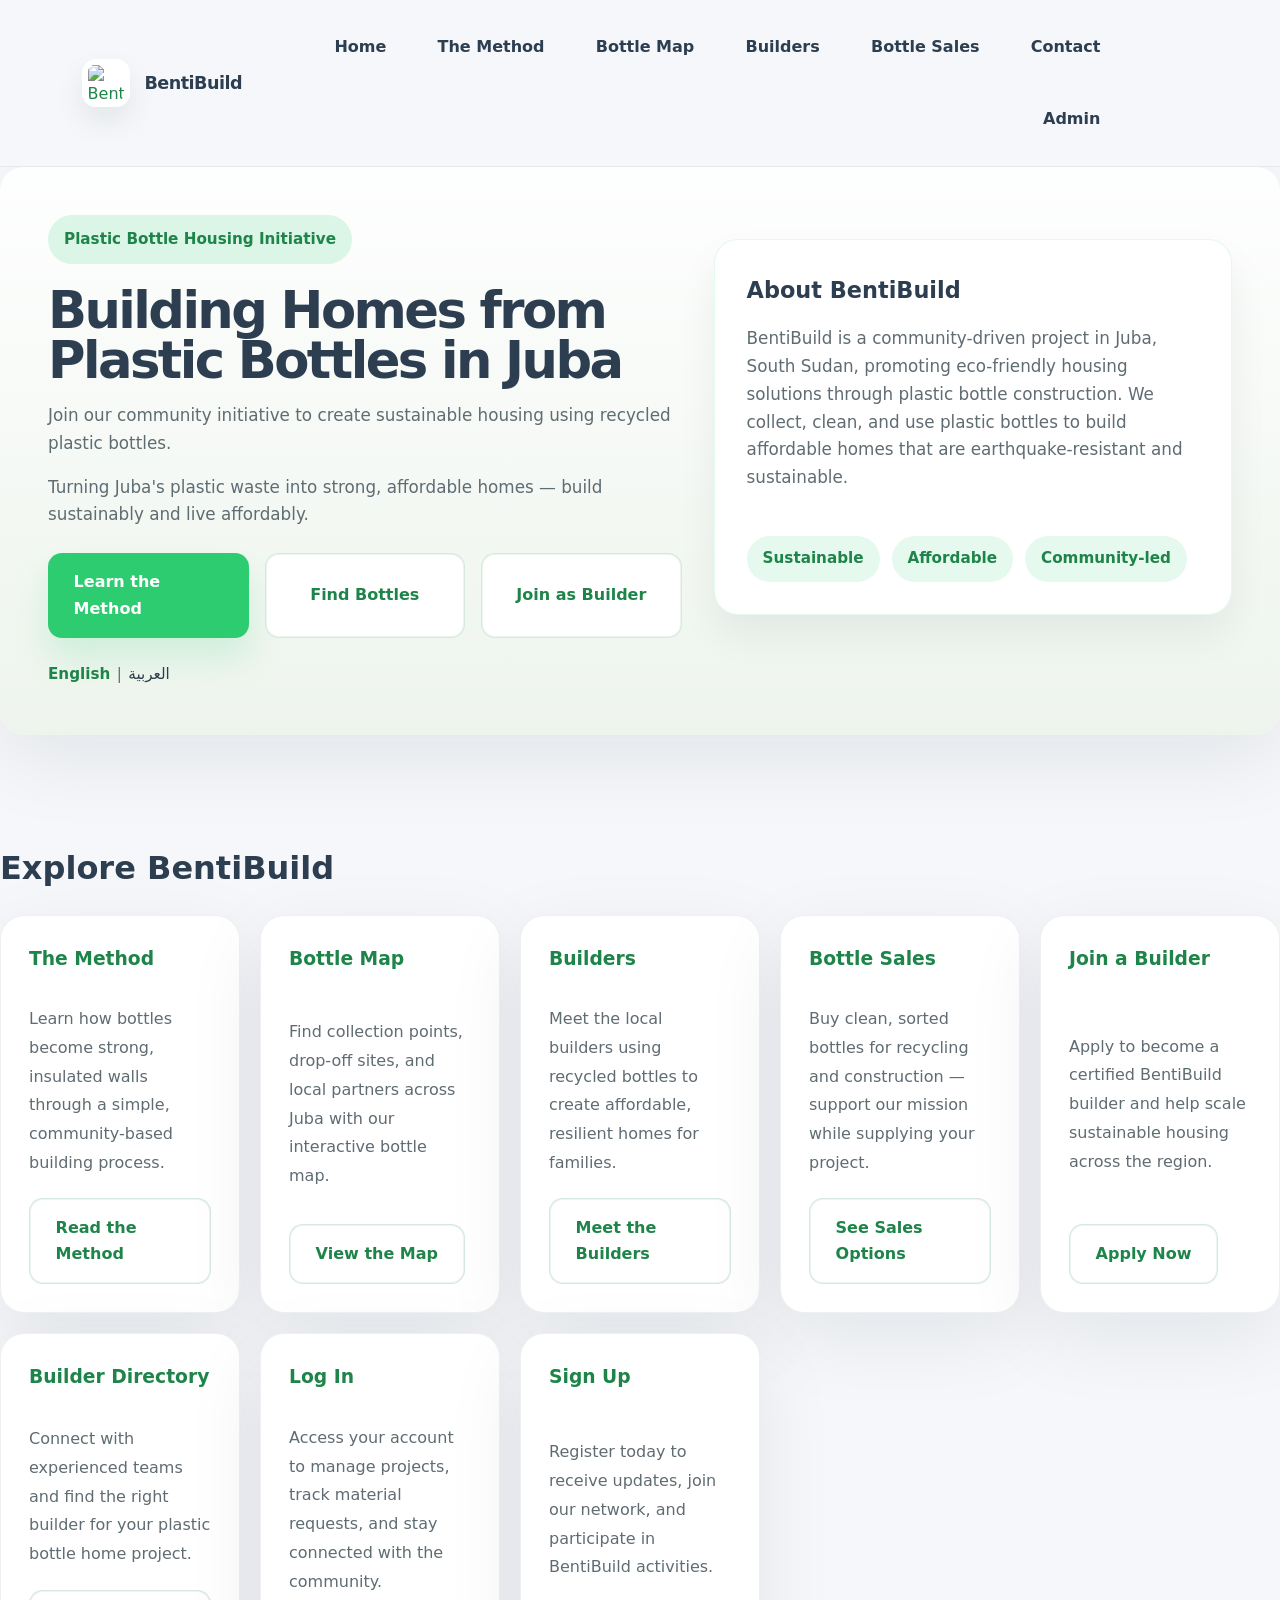
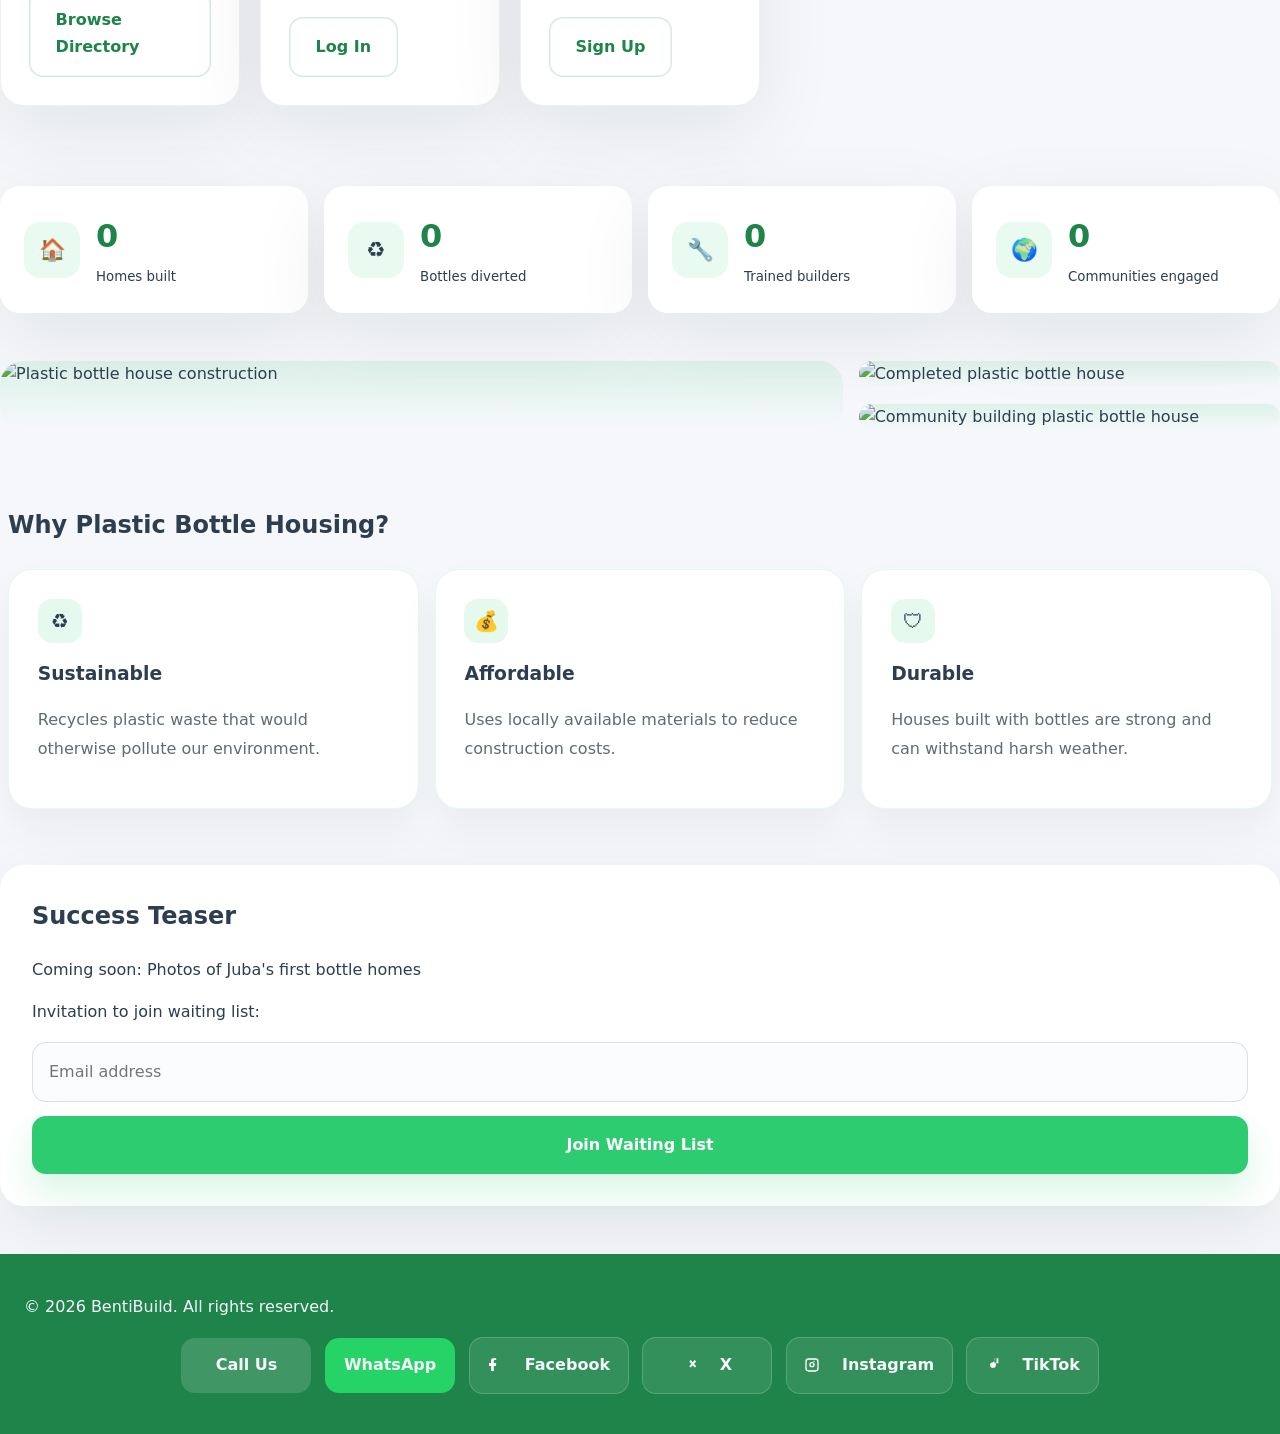
==== index.html @ f2159477 "Add files via upload" ====
﻿<!DOCTYPE html>
<html lang="en">
<head>
    <meta charset="UTF-8">
    <meta name="viewport" content="width=device-width, initial-scale=1.0">
    <meta name="pwa-theme-color" content="#2ecc71">
    <meta name="description" content="Building sustainable homes from plastic bottles in Juba, South Sudan">
    <meta name="theme-color" content="#2ecc71">
    <meta name="apple-mobile-web-app-capable" content="yes">
    <meta name="apple-mobile-web-app-status-bar-style" content="black-translucent">
    <title>BentiBuild - Plastic Bottle Housing Initiative</title>
    <link rel="stylesheet" href="style.css">
    <link rel="manifest" href="manifest.json">
    <link rel="icon" type="image/png" sizes="192x192" href="images/BentiBuild logo.png">
</head>
<body>
    <header class="site-header">
    <div class="header-inner">
        <a href="index.html" class="brand">
            <img src="images/BentiBuild logo.png" alt="BentiBuild Logo" class="logo-image">
            <div class="brand-copy">
                <span class="brand-name">BentiBuild</span>
            </div>
        </a>
        <button class="nav-toggle" aria-expanded="false" aria-controls="primary-navigation">
            <span class="sr-only">Open navigation menu</span>
            <span></span>
            <span></span>
            <span></span>
        </button>
        <nav id="primary-navigation" class="primary-nav" aria-label="Primary navigation">
            <ul class="nav-links">
                <li><a href="index.html">Home</a></li>
                <li><a href="method.html">The Method</a></li>
                <li><a href="map.html">Bottle Map</a></li>
                <li><a href="builders.html">Builders</a></li>
                <li><a href="sales.html">Bottle Sales</a></li>
                <li><a href="contact.html">Contact</a></li>
                <li><a href="admin.html">Admin</a></li>
            </ul>
        </nav>
    </div>
</header>
    <main>
                        <section class="hero">
            <div class="hero-panel">
                <div class="hero-copy">
                    <div class="hero-kicker">Plastic Bottle Housing Initiative</div>
                    <h1>Building Homes from Plastic Bottles in Juba</h1>
                    <p>Join our community initiative to create sustainable housing using recycled plastic bottles.</p>
                    <p class="hero-subtitle">Turning Juba's plastic waste into strong, affordable homes — build sustainably and live affordably.</p>
                    <div class="hero-actions">
                        <a href="method.html" class="cta-button">Learn the Method</a>
                        <a href="map.html" class="cta-button secondary">Find Bottles</a>
                        <a href="join-builder.html" class="cta-button secondary">Join as Builder</a>
                    </div>
                </div>
                <aside class="hero-card">
                    <h2>About BentiBuild</h2>
                    <p>BentiBuild is a community-driven project in Juba, South Sudan, promoting eco-friendly housing solutions through plastic bottle construction. We collect, clean, and use plastic bottles to build affordable homes that are earthquake-resistant and sustainable.</p>
                    <div class="hero-meta">
                        <span class="hero-label">Sustainable</span>
                        <span class="hero-label">Affordable</span>
                        <span class="hero-label">Community-led</span>
                    </div>
                </aside>
            </div>
            <div class="language-toggle">
                <span class="active">English</span> | <a href="#">العربية</a>
            </div>
        </section>
        <section class="homepage-overview">
            <h2>Explore BentiBuild</h2>
            <div class="overview-grid">
                <article class="overview-card">
                    <h3>The Method</h3>
                    <p>Learn how bottles become strong, insulated walls through a simple, community-based building process.</p>
                    <a href="method.html" class="cta-button secondary">Read the Method</a>
                </article>
                <article class="overview-card">
                    <h3>Bottle Map</h3>
                    <p>Find collection points, drop-off sites, and local partners across Juba with our interactive bottle map.</p>
                    <a href="map.html" class="cta-button secondary">View the Map</a>
                </article>
                <article class="overview-card">
                    <h3>Builders</h3>
                    <p>Meet the local builders using recycled bottles to create affordable, resilient homes for families.</p>
                    <a href="builders.html" class="cta-button secondary">Meet the Builders</a>
                </article>
                <article class="overview-card">
                    <h3>Bottle Sales</h3>
                    <p>Buy clean, sorted bottles for recycling and construction — support our mission while supplying your project.</p>
                    <a href="sales.html" class="cta-button secondary">See Sales Options</a>
                </article>
                <article class="overview-card">
                    <h3>Join a Builder</h3>
                    <p>Apply to become a certified BentiBuild builder and help scale sustainable housing across the region.</p>
                    <a href="join-builder.html" class="cta-button secondary">Apply Now</a>
                </article>
                <article class="overview-card">
                    <h3>Builder Directory</h3>
                    <p>Connect with experienced teams and find the right builder for your plastic bottle home project.</p>
                    <a href="directory.html" class="cta-button secondary">Browse Directory</a>
                </article>
                <article class="overview-card">
                    <h3>Log In</h3>
                    <p>Access your account to manage projects, track material requests, and stay connected with the community.</p>
                    <a href="login.html" class="cta-button secondary">Log In</a>
                </article>
                <article class="overview-card">
                    <h3>Sign Up</h3>
                    <p>Register today to receive updates, join our network, and participate in BentiBuild activities.</p>
                    <a href="signup.html" class="cta-button secondary">Sign Up</a>
                </article>
            </div>
        </section>
        <section class="stats-grid">
            <div class="stat-item">
                <div class="stat-icon">&#x1F3E0;</div>
                <div>
                    <strong class="stat-number">0</strong>
                    <small>Homes built</small>
                </div>
            </div>
            <div class="stat-item">
                <div class="stat-icon">&#x267B;</div>
                <div>
                    <strong class="stat-number">0</strong>
                    <small>Bottles diverted</small>
                </div>
            </div>
            <div class="stat-item">
                <div class="stat-icon">&#x1F527;</div>
                <div>
                    <strong class="stat-number">0</strong>
                    <small>Trained builders</small>
                </div>
            </div>
            <div class="stat-item">
                <div class="stat-icon">&#x1F30D;</div>
                <div>
                    <strong class="stat-number">0</strong>
                    <small>Communities engaged</small>
                </div>
            </div>
        </section>
        <section class="gallery-grid">
            <div class="gallery-card">
                <img src="images/plastic botle house.webp" alt="Plastic bottle house construction">
            </div>
            <div class="gallery-card">
                <img src="images/plastic botle house2.webp" alt="Completed plastic bottle house">
            </div>
            <div class="gallery-card">
                <img src="images/plastic botle house3.jpeg" alt="Community building plastic bottle house">
            </div>
        </section>
                <section class="features">
            <h2>Why Plastic Bottle Housing?</h2>
            <div class="feature-grid">
                <div class="feature">
                    <span class="feature-icon">&#x267B;</span>
                    <h3>Sustainable</h3>
                    <p>Recycles plastic waste that would otherwise pollute our environment.</p>
                </div>
                <div class="feature">
                    <span class="feature-icon">&#x1F4B0;</span>
                    <h3>Affordable</h3>
                    <p>Uses locally available materials to reduce construction costs.</p>
                </div>
                <div class="feature">
                    <span class="feature-icon">&#x1F6E1;</span>
                    <h3>Durable</h3>
                    <p>Houses built with bottles are strong and can withstand harsh weather.</p>
                </div>
            </div>
        </section>
        <section class="success-teaser">
            <h2>Success Teaser</h2>
            <p>Coming soon: Photos of Juba's first bottle homes</p>
            <p>Invitation to join waiting list:</p>
            <form class="waitlist-form" id="waitlistForm">
                <input type="email" name="waitlistEmail" placeholder="Email address" required>
                <button type="submit" class="cta-button">Join Waiting List</button>
            </form>
        </section>
    </main>
    <footer>
        <p>&copy; 2026 BentiBuild. All rights reserved.</p>
        <div class="contact-links">
            <a href="tel:+211924313974" class="contact-button">Call Us</a>
            <a href="https://wa.me/211924313974" class="contact-button whatsapp">WhatsApp</a>
            <a href="https://www.facebook.com/yaiagany" class="contact-button social facebook" target="_blank" rel="noopener">Facebook</a>
            <a href="https://x.com/yucci211" class="contact-button social x" target="_blank" rel="noopener">X</a>
            <a href="https://www.instagram.com/yucci211" class="contact-button social instagram" target="_blank" rel="noopener">Instagram</a>
            <a href="https://www.tiktok.com/@yucci211" class="contact-button social tiktok" target="_blank" rel="noopener">TikTok</a>
        </div>
    </footer>
    <script src="db.js"></script>
    <script src="auth.js"></script>
    <script>
        // Register service worker for offline support
        if ('serviceWorker' in navigator && 'IndexedDB' in window) {
            window.addEventListener('load', () => {
                navigator.serviceWorker.register('service-worker.js')
                            .then(reg => console.log('Service Worker registered'))
            });
            window.addEventListener('offline', () => {
                console.log('Offline mode');
                if (!document.getElementById('offline-banner')) {
                    const banner = document.createElement('div');
                    banner.id = 'offline-banner';
                    banner.style.cssText = `
                        position: fixed;
                        top: 0;
                        left: 0;
                        right: 0;
                        background: #ff9800;
                        color: white;
                        padding: 10px;
                        text-align: center;
                        z-index: 999;
                        font-weight: bold;
                    `;
                    banner.textContent = 'You are offline - BentiBuild works offline!';
                    document.body.insertBefore(banner, document.body.firstChild);
                }
            });
        }

        // Handle waitlist form
        document.getElementById('waitlistForm').addEventListener('submit', async (e) => {
            e.preventDefault();

            try {
                // Wait for DB to initialize
                if (!localDB || !localDB.db) {
                    alert('Initializing... please try again');
                    return;
                }

                const messageDiv = document.createElement('div');
                messageDiv.id = 'waitlist-message';
                messageDiv.className = 'success';
                messageDiv.textContent = 'Thank you! You have been added to the waiting list.';

                const existingMessage = document.getElementById('waitlist-message');
                if (existingMessage) existingMessage.remove();
                e.target.parentNode.insertBefore(messageDiv, e.target.nextSibling);
                
                e.target.reset();

                // Auto-remove message after 5 seconds
                setTimeout(() => {
                    const msg = document.getElementById('waitlist-message');
                    if (msg) msg.remove();
                }, 5000);
            } catch (error) {
                const messageDiv = document.createElement('div');
                messageDiv.id = 'waitlist-message';
                messageDiv.className = 'error';
                messageDiv.textContent = 'Error saving to waiting list: ' + error.message;

                const existingMessage = document.getElementById('waitlist-message');
                if (existingMessage) existingMessage.remove();
                e.target.parentNode.insertBefore(messageDiv, e.target.nextSibling);
            }
        });
    </script>
    <script src="script.js"></script>
</body>
</html>
---- style.css ----
:root {
    --bg: #f5f7fa;
    --surface: #ffffff;
    --surface-soft: #eef3f0;
    --surface-strong: #d8e6d7;
    --text: #2c3e50;
    --muted: #5f6c72;
    --primary: #2ecc71;
    --primary-dark: #1e8449;
    --accent: #f39c12;
    --shadow: 0 24px 80px rgba(15, 23, 42, 0.08);
    --radius: 18px;
    --max-width: 1180px;
}

body.dark {
    --bg: #090e1b;
    --surface: #111827;
    --surface-soft: #161f2f;
    --surface-strong: #1f2c43;
    --text: #f4f7fb;
    --muted: #b8c4d2;
    --primary: #7dd7a4;
    --primary-dark: #56b87d;
    --accent: #f1c64e;
    --shadow: 0 24px 80px rgba(0, 0, 0, 0.42);
}

/* Global reset */
*, *::before, *::after {
    box-sizing: border-box;
}

html {
    scroll-behavior: smooth;
}

body {
    margin: 0;
    min-height: 100vh;
    font-family: 'Inter', system-ui, -apple-system, BlinkMacSystemFont, 'Segoe UI', sans-serif;
    background-color: var(--bg);
    color: var(--text);
    line-height: 1.65;
    font-size: 16px;
}

img {
    display: block;
    max-width: 100%;
    height: auto;
}

button,
a {
    transition: all 0.25s ease;
}

a {
    color: var(--primary-dark);
    text-decoration: none;
}

a:hover,
a:focus {
    color: var(--accent);
}

button,
input,
textarea,
select {
    font: inherit;
}

button {
    border: none;
    cursor: pointer;
}

section {
    margin-bottom: 3rem;
}

.main-content {
    max-width: var(--max-width);
    margin: 0 auto;
    padding: 1.5rem 1.25rem 3rem;
}

.site-header {
    position: sticky;
    top: 0;
    z-index: 999;
    background: rgba(245, 247, 250, 0.96);
    border-bottom: 1px solid rgba(44, 62, 80, 0.08);
    backdrop-filter: blur(14px);
}

.header-inner {
    position: relative;
    display: flex;
    align-items: center;
    justify-content: space-between;
    gap: 1rem;
    max-width: var(--max-width);
    margin: 0 auto;
    padding: 1rem 1.5rem;
    padding-right: 5.5rem;
}

.brand {
    display: inline-flex;
    align-items: center;
    gap: 0.9rem;
}

.logo-image {
    width: 48px;
    height: 48px;
    border-radius: 14px;
    object-fit: cover;
    background: #fff;
    box-shadow: 0 14px 30px rgba(15, 23, 42, 0.08);
    padding: 0.35rem;
}

.brand-copy {
    display: flex;
    flex-direction: column;
}

.brand-name {
    font-weight: 700;
    color: var(--text);
    letter-spacing: -0.03em;
    font-size: 1.1rem;
}

.nav-toggle {
    display: inline-flex;
    align-items: center;
    justify-content: center;
    width: 46px;
    height: 46px;
    border-radius: 16px;
    background: #ffffff;
    box-shadow: 0 14px 30px rgba(15, 23, 42, 0.08);
    border: 1px solid rgba(44, 62, 80, 0.08);
}

.theme-toggle {
    position: absolute;
    top: 1rem;
    right: 5.5rem;
    width: 42px;
    height: 42px;
    border-radius: 14px;
    background: var(--surface);
    color: var(--text);
    border: 1px solid rgba(44, 62, 80, 0.08);
    display: inline-flex;
    align-items: center;
    justify-content: center;
    font-size: 1.05rem;
    cursor: pointer;
    box-shadow: 0 14px 30px rgba(15, 23, 42, 0.08);
}

.theme-toggle:hover,
.theme-toggle:focus {
    transform: translateY(-1px);
    box-shadow: 0 20px 40px rgba(15, 23, 42, 0.14);
}

body.dark .site-header {
    background: rgba(10, 16, 31, 0.94);
    border-bottom-color: rgba(255, 255, 255, 0.08);
}

body.dark .nav-toggle {
    background: var(--surface);
    border-color: rgba(255, 255, 255, 0.14);
}

body.dark .nav-toggle span,
body.dark .nav-toggle span::before,
body.dark .nav-toggle span::after {
    background: var(--text);
}

body.dark .primary-nav {
    background: rgba(10, 16, 29, 0.96);
}

body.dark .primary-nav.open {
    background: rgba(10, 16, 29, 0.96);
}

body.dark .nav-links a {
    color: var(--text);
}

body.dark .nav-links a:hover,
body.dark .nav-links a:focus {
    background: rgba(46, 204, 113, 0.12);
}

body.dark .hero {
    background: linear-gradient(180deg, rgba(12, 18, 34, 0.95) 0%, rgba(18, 27, 50, 0.98) 100%);
}

body.dark .hero-kicker {
    background: rgba(46, 204, 113, 0.18);
    color: var(--text);
}

body.dark .footer {
    background: #0f1b2a;
    color: var(--muted);
}

body.dark .footer .contact-button {
    background: rgba(255, 255, 255, 0.08);
    color: var(--text);
}

body.dark .footer .contact-button:hover {
    background: rgba(255, 255, 255, 0.14);
}

body.dark .footer .contact-button.social {
    background: rgba(255, 255, 255, 0.08);
    border-color: rgba(255, 255, 255, 0.2);
}

body.dark .footer .contact-button.social:hover {
    background: rgba(255, 255, 255, 0.18);
}

body.dark .cta-section {
    background: linear-gradient(180deg, rgba(46, 204, 113, 0.16), rgba(25, 73, 44, 0.15));
}

body.dark .pricing-table th {
    background: rgba(46, 204, 113, 0.12);
}

body.dark .testimonial {
    background: var(--surface-soft);
    border-color: rgba(46, 204, 113, 0.18);
}

body.dark .logo-image {
    background: var(--surface);
}

body.dark .hero h1 {
    color: var(--text);
}

body.dark .hero p {
    color: var(--muted);
}

body.dark a {
    color: var(--primary-dark);
}

body.dark a:hover,
body.dark a:focus {
    color: var(--accent);
}

.nav-toggle span,
.nav-toggle span::before,
.nav-toggle span::after {
    display: block;
    width: 18px;
    height: 2px;
    background: var(--text);
    border-radius: 999px;
    position: relative;
}

.nav-toggle span::before,
.nav-toggle span::after {
    content: '';
    position: absolute;
    left: 0;
}

.nav-toggle span::before {
    top: -6px;
}

.nav-toggle span::after {
    top: 6px;
}

.sr-only {
    position: absolute;
    width: 1px;
    height: 1px;
    padding: 0;
    margin: -1px;
    overflow: hidden;
    clip: rect(0, 0, 0, 0);
    white-space: nowrap;
    border: 0;
}

.primary-nav {
    position: absolute;
    top: calc(100% + 0.75rem);
    left: 1.5rem;
    right: 1.5rem;
    padding: 1rem 1.25rem;
    background: #ffffff;
    border-radius: 24px;
    box-shadow: 0 24px 55px rgba(15, 23, 42, 0.12);
    opacity: 0;
    visibility: hidden;
    transform: translateY(-10px);
}

.primary-nav.open {
    opacity: 1;
    visibility: visible;
    transform: translateY(0);
}

.nav-links {
    display: grid;
    gap: 0.75rem;
    list-style: none;
    margin: 0;
    padding: 0;
}

.nav-links a {
    display: block;
    padding: 0.95rem 1.1rem;
    border-radius: 14px;
    color: var(--text);
    font-weight: 600;
}

.nav-links a:hover,
.nav-links a:focus {
    background: rgba(46, 204, 113, 0.12);
}

.hero {
    background: linear-gradient(180deg, rgba(255, 255, 255, 0.9) 0%, rgba(237, 244, 236, 0.95) 100%);
    border-radius: 24px;
    box-shadow: var(--shadow);
    overflow: hidden;
    padding: 2rem;
}

.hero-panel {
    display: grid;
    gap: 2rem;
}

.hero-copy {
    max-width: 680px;
}

.hero-kicker {
    display: inline-flex;
    align-items: center;
    gap: 0.5rem;
    padding: 0.75rem 1rem;
    border-radius: 999px;
    background: rgba(46, 204, 113, 0.16);
    color: var(--primary-dark);
    font-size: 0.95rem;
    font-weight: 700;
    margin-bottom: 1.3rem;
}

.hero h1 {
    font-size: clamp(2.4rem, 4vw, 4.2rem);
    line-height: 0.98;
    letter-spacing: -0.05em;
    margin: 0 0 1rem;
    color: var(--text);
}

.hero p {
    max-width: 45rem;
    color: var(--muted);
    font-size: 1.05rem;
    margin-bottom: 1.5rem;
}

.hero-subtitle {
    margin-top: -0.5rem;
}

.hero-actions {
    display: grid;
    grid-template-columns: 1fr;
    gap: 1rem;
}

.cta-button {
    display: inline-flex;
    align-items: center;
    justify-content: center;
    padding: 1rem 1.6rem;
    border-radius: 14px;
    background: var(--primary);
    color: #ffffff;
    font-weight: 700;
    box-shadow: 0 18px 35px rgba(46, 204, 113, 0.18);
}

.cta-button.secondary {
    background: #ffffff;
    color: var(--primary-dark);
    border: 1px solid rgba(30, 132, 73, 0.18);
    box-shadow: inset 0 0 0 1px rgba(30, 132, 73, 0.08);
}

.cta-button:hover,
.cta-button:focus {
    transform: translateY(-1px);
}

.hero-card {
    padding: 2rem;
    border-radius: 24px;
    background: var(--surface);
    border: 1px solid rgba(46, 204, 113, 0.12);
    box-shadow: 0 20px 40px rgba(15, 23, 42, 0.06);
}

.hero-card h2 {
    margin-top: 0;
    font-size: 1.4rem;
    margin-bottom: 1rem;
}

.hero-meta {
    display: inline-flex;
    flex-wrap: wrap;
    gap: 0.75rem;
    margin-top: 1.25rem;
}

.hero-label {
    padding: 0.65rem 1rem;
    border-radius: 999px;
    background: rgba(46, 204, 113, 0.12);
    color: var(--primary-dark);
    font-size: 0.95rem;
    font-weight: 700;
}

.language-toggle {
    display: inline-flex;
    align-items: center;
    gap: 0.4rem;
    margin-top: 1.5rem;
    color: var(--muted);
    font-size: 0.95rem;
}

.language-toggle a {
    color: var(--text);
}

.language-toggle .active {
    font-weight: 700;
    color: var(--primary-dark);
}

.stats-grid {
    display: grid;
    gap: 1rem;
    grid-template-columns: repeat(1, minmax(0, 1fr));
}

.stat-item {
    display: grid;
    grid-template-columns: auto 1fr;
    align-items: center;
    gap: 1rem;
    padding: 1.5rem;
    border-radius: 20px;
    background: var(--surface);
    box-shadow: var(--shadow);
}

.stat-icon {
    width: 56px;
    height: 56px;
    border-radius: 16px;
    display: grid;
    place-items: center;
    font-size: 1.35rem;
    background: rgba(46, 204, 113, 0.1);
}

.stat-number {
    display: block;
    font-size: 2rem;
    color: var(--primary-dark);
    font-weight: 700;
    animation: stat-pop 1.2s ease forwards;
}

@keyframes stat-pop {
    0% { transform: scale(0.4); opacity: 0; }
    60% { transform: scale(1.05); opacity: 1; }
    100% { transform: scale(1); }
}

.gallery-grid {
    display: grid;
    gap: 1rem;
    grid-template-columns: repeat(1, minmax(0, 1fr));
}

.gallery-card {
    overflow: hidden;
    border-radius: 24px;
    background: linear-gradient(180deg, rgba(46, 204, 113, 0.12), rgba(255, 255, 255, 0.1));
}

.gallery-card img {
    width: 100%;
    height: 100%;
    object-fit: cover;
    transition: transform 0.35s ease;
}

.gallery-card:hover img {
    transform: scale(1.03);
}

.features {
    padding: 0.5rem;
}

.features h2 {
    margin-bottom: 1.5rem;
}

.feature-grid {
    display: grid;
    gap: 1rem;
}

.homepage-overview {
    padding: 2rem 0;
}

.homepage-overview h2 {
    margin-bottom: 1.25rem;
    font-size: clamp(1.75rem, 2.5vw, 2.3rem);
    color: var(--text);
}

.overview-grid {
    display: grid;
    gap: 1.25rem;
    grid-template-columns: repeat(auto-fit, minmax(240px, 1fr));
}

.overview-card {
    background: var(--surface);
    border: 1px solid rgba(44, 62, 80, 0.08);
    border-radius: 24px;
    padding: 1.75rem;
    box-shadow: var(--shadow);
    display: flex;
    flex-direction: column;
    justify-content: space-between;
}

.overview-card h3 {
    margin-top: 0;
    margin-bottom: 0.9rem;
    color: var(--primary-dark);
}

.overview-card p {
    color: var(--muted);
    line-height: 1.8;
    margin-bottom: 1.25rem;
}

.overview-card .cta-button {
    width: fit-content;
}

.feature {
    position: relative;
    padding: 1.8rem;
    border-radius: 24px;
    background: var(--surface);
    border: 1px solid rgba(46, 204, 113, 0.12);
    box-shadow: 0 20px 40px rgba(15, 23, 42, 0.05);
    transition: transform 0.3s ease, box-shadow 0.3s ease;
}

.feature:hover {
    transform: translateY(-4px);
    box-shadow: 0 26px 50px rgba(15, 23, 42, 0.1);
}

.feature-icon {
    display: inline-flex;
    align-items: center;
    justify-content: center;
    width: 44px;
    height: 44px;
    margin-bottom: 1rem;
    border-radius: 14px;
    background: rgba(46, 204, 113, 0.12);
    font-size: 1.25rem;
}

.feature h3 {
    margin-top: 0;
    margin-bottom: 0.8rem;
}

.feature p {
    color: var(--muted);
    line-height: 1.8;
}

.success-teaser,
.map-intro,
.sales-intro,
.collection-info,
.contact-info,
.application-form {
    background: var(--surface);
    padding: 2rem;
    border-radius: 24px;
    box-shadow: var(--shadow);
}

.success-teaser h2,
.map-intro h1,
.sales-intro h1,
.collection-info h2,
.contact-info h2,
.application-form h1 {
    margin-top: 0;
}

.waitlist-form {
    display: grid;
    gap: 0.85rem;
    margin-top: 1rem;
}

.waitlist-form input,
#contact-form input,
#contact-form textarea,
#contact-form select,
.auth-form input,
.auth-form select,
.form-group input,
.form-group textarea,
.form-group select {
    width: 100%;
    padding: 1rem 1rem;
    border: 1px solid rgba(44, 62, 80, 0.14);
    border-radius: 14px;
    background: #fbfcfd;
    color: var(--text);
}

.waitlist-form button,
#calc-form button,
.cta-button,
.contact-button,
.contact-button.whatsapp,
.large {
    width: 100%;
}

.waitlist-form input:focus,
#contact-form input:focus,
#contact-form textarea:focus,
#contact-form select:focus,
.auth-form input:focus,
.auth-form select:focus,
.form-group input:focus,
.form-group textarea:focus,
.form-group select:focus {
    outline: none;
    border-color: var(--primary);
    box-shadow: 0 0 0 4px rgba(46, 204, 113, 0.15);
}

.contact-button {
    display: inline-flex;
    align-items: center;
    justify-content: center;
    gap: 0.75rem;
    background: var(--primary);
    color: #ffffff;
    padding: 0.95rem 1rem;
    border-radius: 14px;
    font-weight: 700;
}

.contact-button.whatsapp {
    background: #25d366;
}

.contact-button:hover,
.contact-button.whatsapp:hover {
    opacity: 0.95;
}

.benefit-grid,
.buy-steps,
.builders-grid,
.video-grid,
.contact-info,
.collection-table table,
.collection-tips ul,
.builder-tips ul,
.steps {
    width: 100%;
}

.benefit-grid,
.buy-steps,
.builders-grid,
.contact-info,
.steps {
    display: grid;
    gap: 1.25rem;
    grid-template-columns: repeat(auto-fit, minmax(260px, 1fr));
}

.step,
.buy-step {
    background: var(--surface);
    border: 1px solid rgba(44, 62, 80, 0.08);
    border-radius: 24px;
    padding: 1.75rem;
    box-shadow: 0 14px 30px rgba(15, 23, 42, 0.08);
    transition: transform 0.25s ease, box-shadow 0.25s ease, border-color 0.25s ease;
}

.step:hover,
.buy-step:hover {
    transform: translateY(-3px);
    box-shadow: 0 24px 55px rgba(15, 23, 42, 0.14);
    border-color: rgba(46, 204, 113, 0.18);
}

.step h3,
.buy-step h3 {
    margin-top: 0;
    margin-bottom: 0.8rem;
    color: var(--primary-dark);
}

.step p,
.buy-step p {
    margin: 0;
    color: var(--muted);
    line-height: 1.7;
}

.benefit,
.buy-step,
.builder-card,
.contact-details,
.contact-form,
.form-container,
.application-form,
.map-container,
.testimonial {
    background: var(--surface);
    padding: 1.75rem;
    border-radius: 22px;
    box-shadow: var(--shadow);
}

.pricing-table {
    width: 100%;
    border-collapse: collapse;
    border-radius: 18px;
    overflow: hidden;
    box-shadow: 0 24px 50px rgba(15, 23, 42, 0.08);
    margin-bottom: 1rem;
}

.pricing-table th,
.pricing-table td {
    padding: 1rem 1rem;
    text-align: left;
    border-bottom: 1px solid rgba(44, 62, 80, 0.08);
}

.pricing-table th {
    background: rgba(46, 204, 113, 0.12);
    font-weight: 700;
    color: var(--text);
}

.pricing-table tbody tr:last-child td {
    border-bottom: none;
}

.pricing-note,
.map-note {
    color: var(--muted);
    font-size: 0.95rem;
}

.testimonial {
    border-left: 4px solid rgba(46, 204, 113, 0.25);
}

.testimonial blockquote {
    margin: 0 0 1rem;
    font-style: italic;
    color: var(--muted);
}

.testimonial cite {
    color: var(--primary-dark);
    font-weight: 700;
}

.cta-section {
    text-align: center;
    padding: 2rem;
    border-radius: 24px;
    background: linear-gradient(180deg, rgba(46, 204, 113, 0.15), rgba(255, 255, 255, 0.97));
}

.cta-buttons {
    display: grid;
    gap: 1rem;
    justify-content: center;
    margin-top: 1.5rem;
}

.large {
    padding: 1rem 1.25rem;
    font-size: 1rem;
}

.form-group {
    margin-bottom: 1.2rem;
}

.form-group label {
    display: block;
    margin-bottom: 0.75rem;
    font-weight: 700;
}

.form-group textarea {
    min-height: 120px;
    resize: vertical;
}

.message {
    margin-top: 1rem;
    padding: 1rem 1.2rem;
    border-radius: 14px;
    font-weight: 700;
}

#message.success,
#waitlist-message.success {
    background: #d4edda;
    color: #155724;
    border: 1px solid #c3e6cb;
}

#message.error,
#waitlist-message.error {
    background: #f8d7da;
    color: #721c24;
    border: 1px solid #f5c6cb;
}

footer {
    background: #1e8449;
    color: #f5f7fa;
    padding: 2.5rem 1.5rem;
}

footer p {
    margin: 0;
}

footer .contact-links {
    display: flex;
    flex-wrap: wrap;
    gap: 0.85rem;
    justify-content: center;
    align-items: center;
    margin-top: 1rem;
}

footer .contact-links .contact-button {
    width: auto;
    min-width: 130px;
    padding: 0.9rem 1.1rem;
}

footer .contact-button {
    background: rgba(255, 255, 255, 0.15);
    color: #f5f7fa;
    box-shadow: none;
}

footer .contact-button:hover {
    background: rgba(255, 255, 255, 0.3);
}

footer .contact-button.social {
    background: rgba(255, 255, 255, 0.1);
    border: 1px solid rgba(255, 255, 255, 0.18);
    color: #f5f7fa;
}

footer .contact-button.social::before {
    content: '';
    display: inline-block;
    width: 1rem;
    height: 1rem;
    margin-right: 0.6rem;
    background-size: contain;
    background-repeat: no-repeat;
    background-position: center;
}

footer .contact-button.social.facebook::before {
    background-image: url("data:image/svg+xml,%3Csvg xmlns='http://www.w3.org/2000/svg' viewBox='0 0 24 24'%3E%3Cpath fill='%23ffffff' d='M15.12 2H8.88A2.88 2.88 0 006 4.88v4.24H3v4.5h3v7.38h4.25v-7.38h3.1l.45-4.5h-3.55V6.1c0-1.03.27-1.74 1.7-1.74h1.85V2z'/%3E%3C/svg%3E");
}

footer .contact-button.social.x::before {
    background-image: url("data:image/svg+xml,%3Csvg xmlns='http://www.w3.org/2000/svg' viewBox='0 0 24 24'%3E%3Cpath fill='%23ffffff' d='M21.2 6.72l-3.16 3.57 3.16 3.56-2.06 2.06-3.02-3.4-3.02 3.4-2.06-2.06 3.16-3.56-3.16-3.57 2.06-2.06 3.02 3.4 3.02-3.4 2.06 2.06z'/%3E%3C/svg%3E");
}

footer .contact-button.social.instagram::before {
    background-image: url("data:image/svg+xml,%3Csvg xmlns='http://www.w3.org/2000/svg' viewBox='0 0 24 24'%3E%3Cpath fill='%23ffffff' d='M7 2h10a5 5 0 015 5v10a5 5 0 01-5 5H7a5 5 0 01-5-5V7a5 5 0 015-5zm0 2a3 3 0 00-3 3v10a3 3 0 003 3h10a3 3 0 003-3V7a3 3 0 00-3-3H7zm8 1.5a1 1 0 110 2 1 1 0 010-2zm-3 2a4 4 0 110 8 4 4 0 010-8zm0 2a2 2 0 100 4 2 2 0 000-4z'/%3E%3C/svg%3E");
}

footer .contact-button.social.tiktok::before {
    background-image: url("data:image/svg+xml,%3Csvg xmlns='http://www.w3.org/2000/svg' viewBox='0 0 24 24'%3E%3Cpath fill='%23ffffff' d='M14.5 2v5.04c1.02.12 1.97.5 2.8 1.08V2h2.7v7.53a6.2 6.2 0 01-6.2-6.2V2h1.7zM12 7.7a4.3 4.3 0 104.3 4.3v-2.55a2.4 2.4 0 01-2.4-2.4H12z'/%3E%3C/svg%3E");
}

@media (min-width: 640px) {
    .main-content {
        padding: 2rem 2rem 3rem;
    }

    .hero-actions {
        grid-template-columns: repeat(3, minmax(0, 1fr));
    }

    .nav-links {
        margin-right: 5rem;
    }

    .gallery-grid {
        grid-template-columns: repeat(3, minmax(0, 1fr));
    }

    .stats-grid {
        grid-template-columns: repeat(2, minmax(0, 1fr));
    }

    .nav-links {
        display: flex;
        flex-wrap: wrap;
        justify-content: flex-end;
        gap: 1rem;
    }

    .primary-nav {
        position: static;
        opacity: 1;
        visibility: visible;
        transform: none;
        background: transparent;
        box-shadow: none;
        padding: 0;
    }

    .nav-toggle {
        display: none;
    }
}

@media (min-width: 768px) {
    .header-inner {
        padding: 1.15rem 2rem;
    }

    .hero {
        padding: 3rem;
    }

    .hero-panel {
        grid-template-columns: 1.1fr 0.9fr;
        align-items: center;
    }

    .contact-info,
    .benefit-grid,
    .buy-steps,
    .builders-grid {
        grid-template-columns: repeat(2, minmax(0, 1fr));
    }

    .pricing-table th,
    .pricing-table td {
        padding: 1.2rem 1.2rem;
    }
}

@media (min-width: 990px) {
    .main-content {
        padding: 3rem 2rem 4rem;
    }

    .feature-grid {
        grid-template-columns: repeat(3, minmax(0, 1fr));
    }

    .stats-grid {
        grid-template-columns: repeat(4, minmax(0, 1fr));
    }

    .gallery-grid {
        grid-template-columns: 2fr 1fr;
    }

    .gallery-grid .gallery-card:first-child {
        grid-row: span 2;
    }

    .buy-steps,
    .benefit-grid {
        grid-template-columns: repeat(4, minmax(0, 1fr));
    }
}
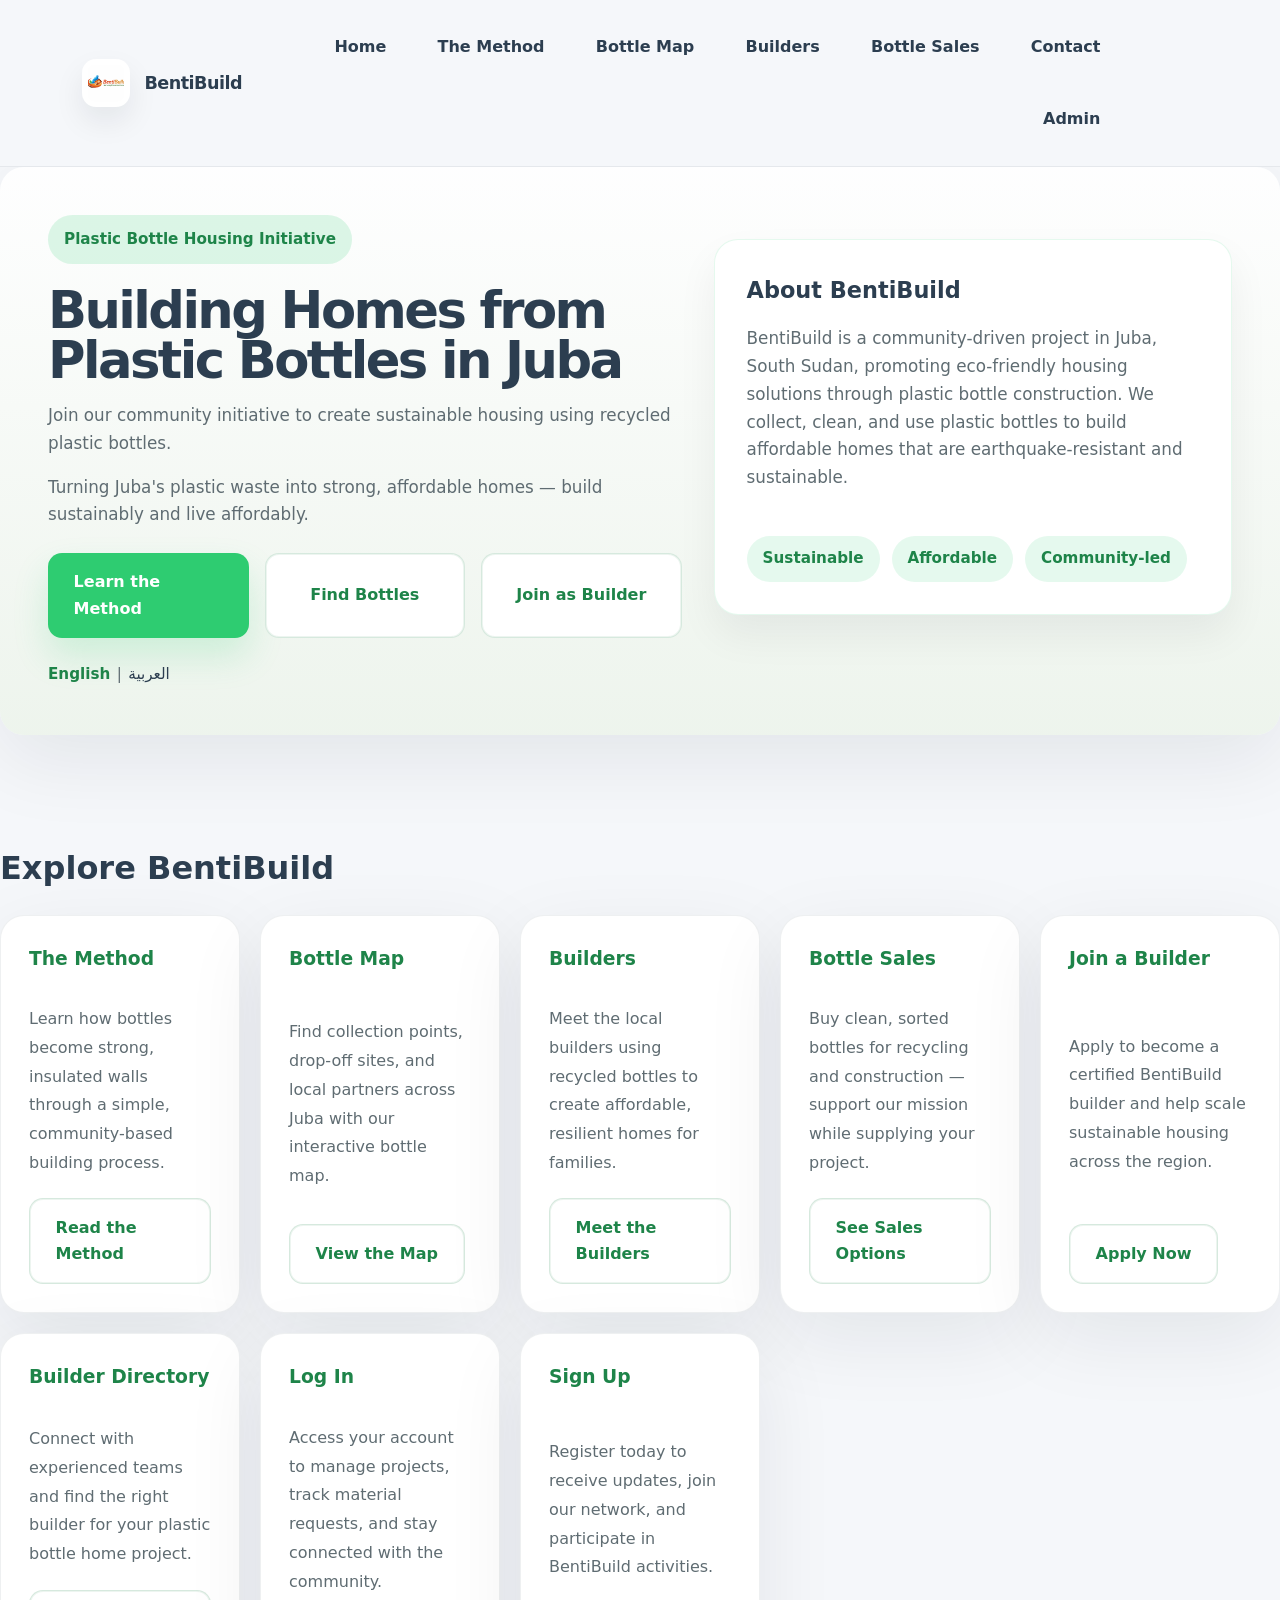
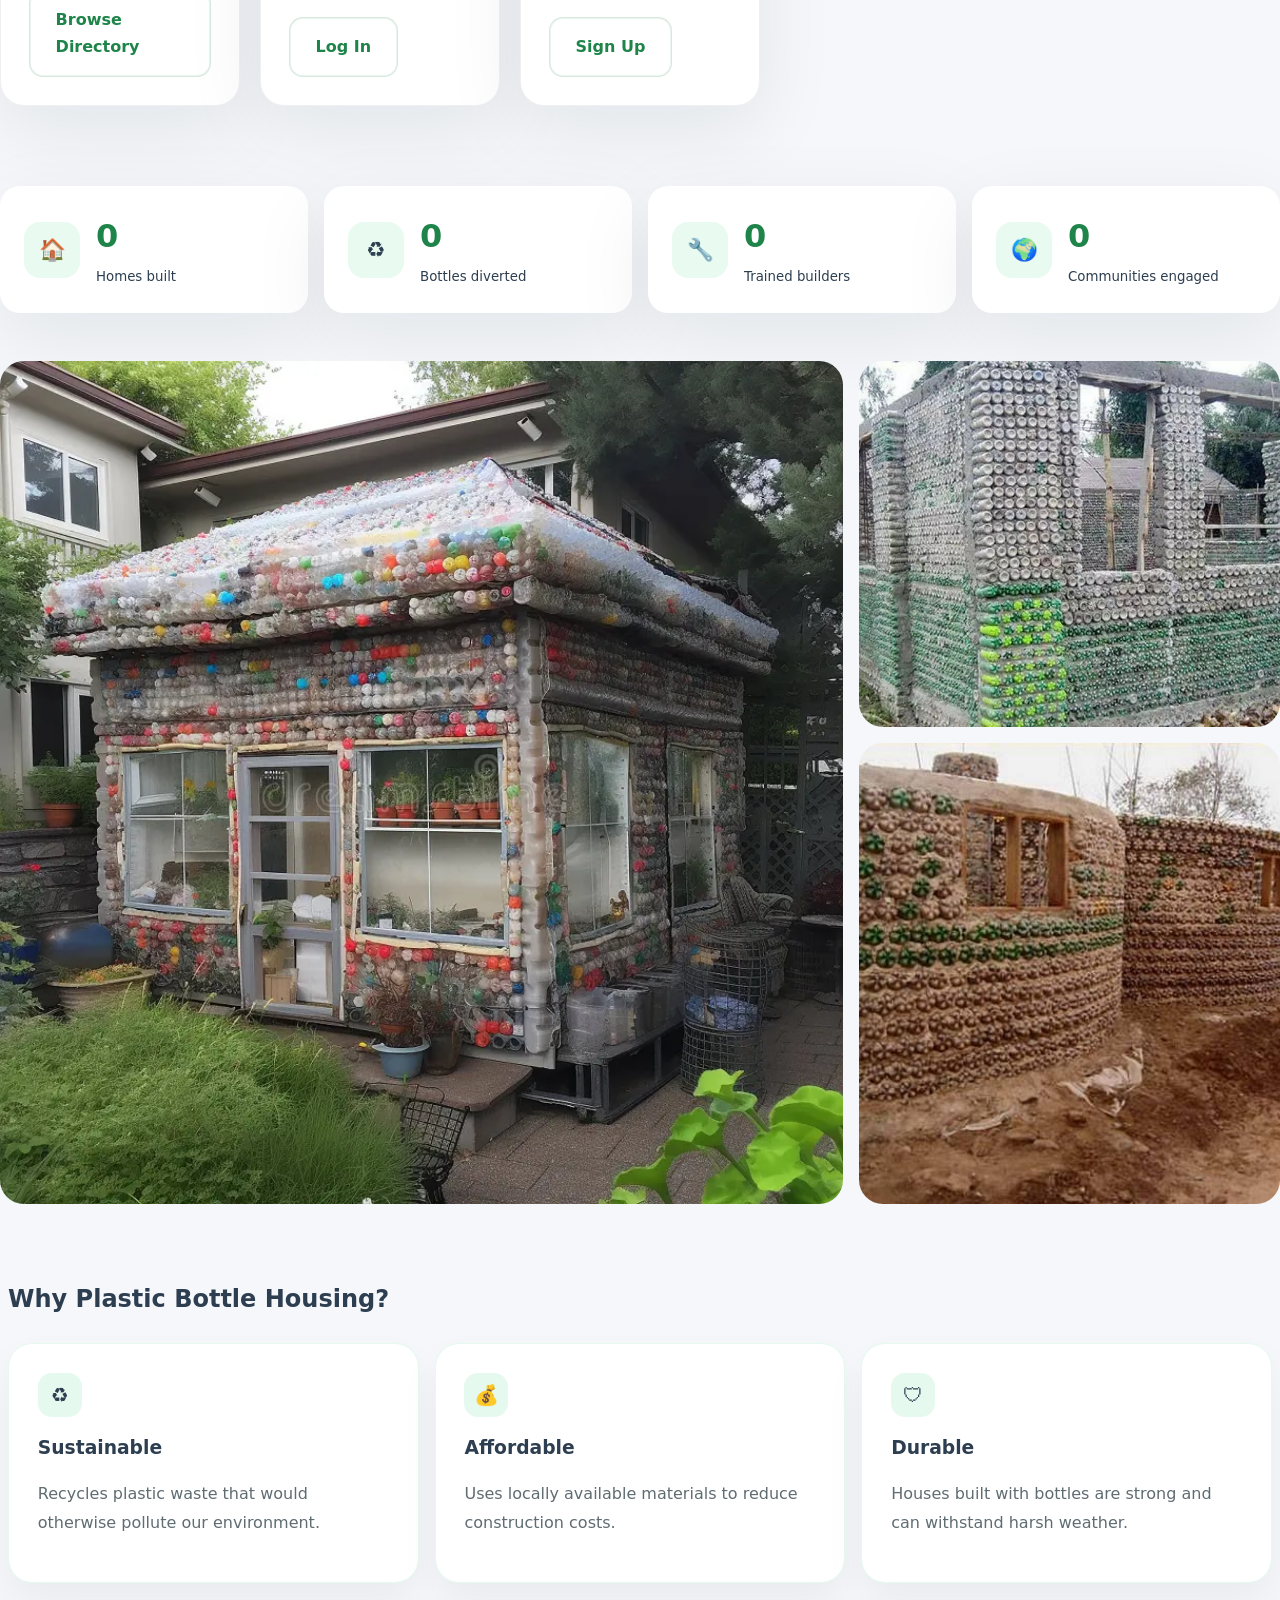
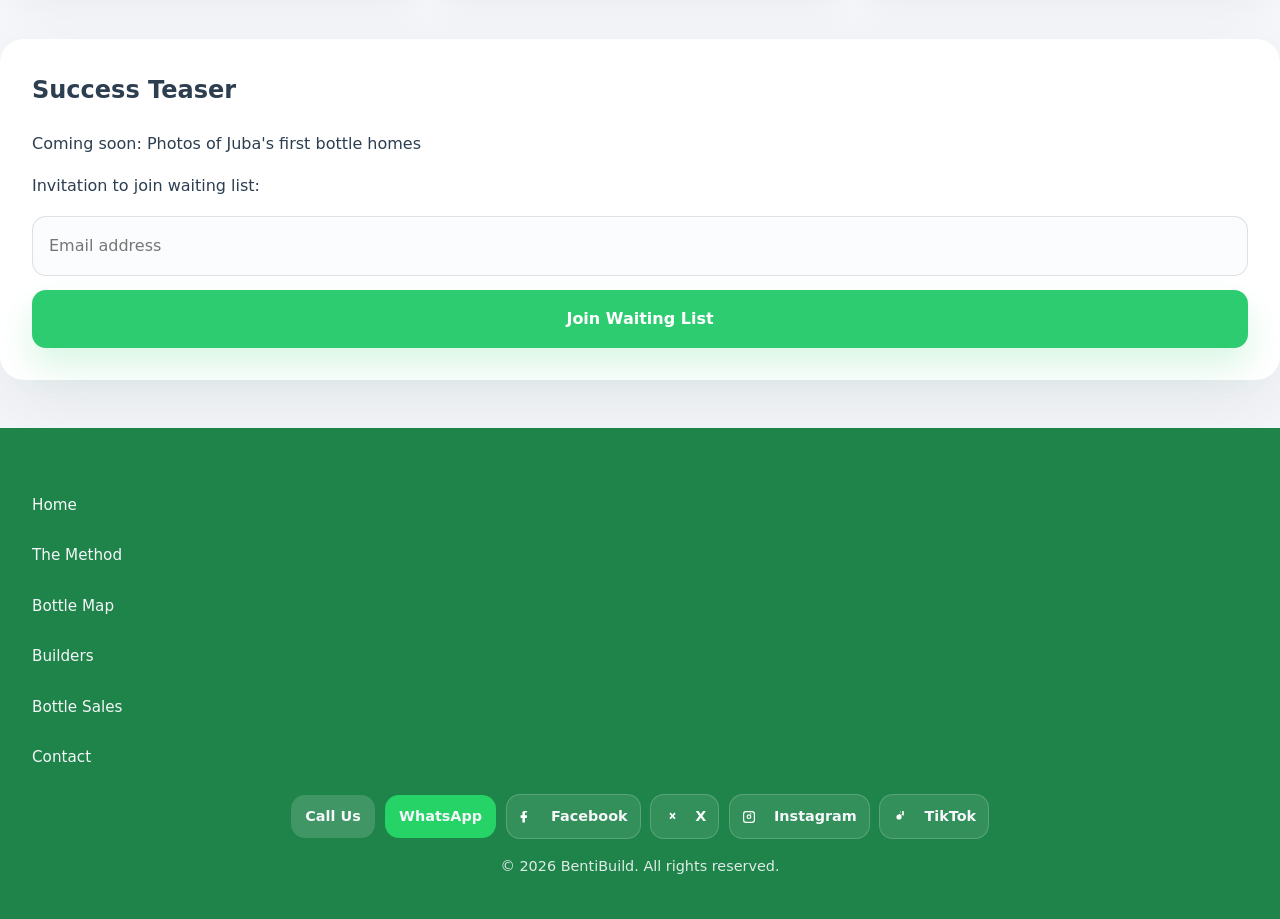
==== commit cbfd509f: "All HTML files now include the main navigation menu links (Home, The Method, Bottle Map, Builders, B" ====
--- a/index.html
+++ b/index.html
@@ -9,7 +9,7 @@
     <meta name="apple-mobile-web-app-capable" content="yes">
     <meta name="apple-mobile-web-app-status-bar-style" content="black-translucent">
     <title>BentiBuild - Plastic Bottle Housing Initiative</title>
-    <link rel="stylesheet" href="style.css">
+    <link rel="stylesheet" href="style.css"> 
     <link rel="manifest" href="manifest.json">
     <link rel="icon" type="image/png" sizes="192x192" href="images/BentiBuild logo.png">
 </head>
@@ -186,7 +186,16 @@
         </section>
     </main>
     <footer>
-        <p>&copy; 2026 BentiBuild. All rights reserved.</p>
+        <nav class="footer-nav">
+            <ul class="footer-nav-links">
+                <li><a href="index.html">Home</a></li>
+                <li><a href="method.html">The Method</a></li>
+                <li><a href="map.html">Bottle Map</a></li>
+                <li><a href="builders.html">Builders</a></li>
+                <li><a href="sales.html">Bottle Sales</a></li>
+                <li><a href="contact.html">Contact</a></li>
+            </ul>
+        </nav>
         <div class="contact-links">
             <a href="tel:+211924313974" class="contact-button">Call Us</a>
             <a href="https://wa.me/211924313974" class="contact-button whatsapp">WhatsApp</a>
@@ -195,6 +204,7 @@
             <a href="https://www.instagram.com/yucci211" class="contact-button social instagram" target="_blank" rel="noopener">Instagram</a>
             <a href="https://www.tiktok.com/@yucci211" class="contact-button social tiktok" target="_blank" rel="noopener">TikTok</a>
         </div>
+        <p>&copy; 2026 BentiBuild. All rights reserved.</p>
     </footer>
     <script src="db.js"></script>
     <script src="auth.js"></script>
@@ -228,6 +238,32 @@
             });
         }
 
+        // Navigation toggle for mobile
+        const navToggle = document.querySelector('.nav-toggle');
+        const primaryNav = document.getElementById('primary-navigation');
+
+        navToggle.addEventListener('click', () => {
+            const isOpen = primaryNav.classList.contains('open');
+            navToggle.setAttribute('aria-expanded', !isOpen);
+            primaryNav.classList.toggle('open');
+        });
+
+        // Close nav when clicking outside or on a link
+        document.addEventListener('click', (e) => {
+            if (!navToggle.contains(e.target) && !primaryNav.contains(e.target)) {
+                primaryNav.classList.remove('open');
+                navToggle.setAttribute('aria-expanded', 'false');
+            }
+        });
+
+        // Close nav when a link is clicked
+        primaryNav.addEventListener('click', (e) => {
+            if (e.target.tagName === 'A') {
+                primaryNav.classList.remove('open');
+                navToggle.setAttribute('aria-expanded', 'false');
+            }
+        });
+
         // Handle waitlist form
         document.getElementById('waitlistForm').addEventListener('submit', async (e) => {
             e.preventDefault();
--- a/style.css
+++ b/style.css
@@ -218,6 +218,20 @@
 body.dark .footer {
     background: #0f1b2a;
     color: var(--muted);
+}
+
+body.dark footer p {
+    color: rgba(184, 196, 210, 0.8);
+}
+
+body.dark .footer-nav-links a {
+    color: #b8c4d2;
+}
+
+body.dark .footer-nav-links a:hover,
+body.dark .footer-nav-links a:focus {
+    color: #7dd7a4;
+    border-bottom-color: #7dd7a4;
 }
 
 body.dark .footer .contact-button {
@@ -900,22 +914,56 @@
 }
 
 footer p {
+    margin: 1rem 0 0 0;
+    text-align: center;
+    font-size: 0.9rem;
+    opacity: 0.9;
+}
+
+.footer-nav {
+    margin: 1.5rem 0;
+}
+
+.footer-nav-links {
+    display: flex;
+    flex-direction: column;
+    justify-content: center;
+    gap: 0.5rem;
+    list-style: none;
     margin: 0;
+    padding: 0;
+}
+
+.footer-nav-links a {
+    color: #f5f7fa;
+    font-size: 0.95rem;
+    font-weight: 500;
+    text-decoration: none;
+    transition: all 0.25s ease;
+    border-bottom: 2px solid transparent;
+    padding-bottom: 0.25rem;
+}
+
+.footer-nav-links a:hover,
+.footer-nav-links a:focus {
+    color: #2ecc71;
+    border-bottom-color: #2ecc71;
 }
 
 footer .contact-links {
     display: flex;
     flex-wrap: wrap;
-    gap: 0.85rem;
+    gap: 0.6rem;
     justify-content: center;
     align-items: center;
-    margin-top: 1rem;
+    margin-top: 1.5rem;
 }
 
 footer .contact-links .contact-button {
     width: auto;
-    min-width: 130px;
-    padding: 0.9rem 1.1rem;
+    min-width: auto;
+    padding: 0.6rem 0.9rem;
+    font-size: 0.9rem;
 }
 
 footer .contact-button {
@@ -932,14 +980,16 @@
     background: rgba(255, 255, 255, 0.1);
     border: 1px solid rgba(255, 255, 255, 0.18);
     color: #f5f7fa;
+    min-width: auto;
+    padding: 0.6rem 0.75rem;
 }
 
 footer .contact-button.social::before {
     content: '';
     display: inline-block;
-    width: 1rem;
-    height: 1rem;
-    margin-right: 0.6rem;
+    width: 0.85rem;
+    height: 0.85rem;
+    margin-right: 0.4rem;
     background-size: contain;
     background-repeat: no-repeat;
     background-position: center;
@@ -1029,6 +1079,14 @@
     .pricing-table td {
         padding: 1.2rem 1.2rem;
     }
+
+    .footer-nav-links {
+        gap: 1.5rem;
+    }
+
+    .footer-nav-links li {
+        margin: 0 0.5rem;
+    }
 }
 
 @media (min-width: 990px) {
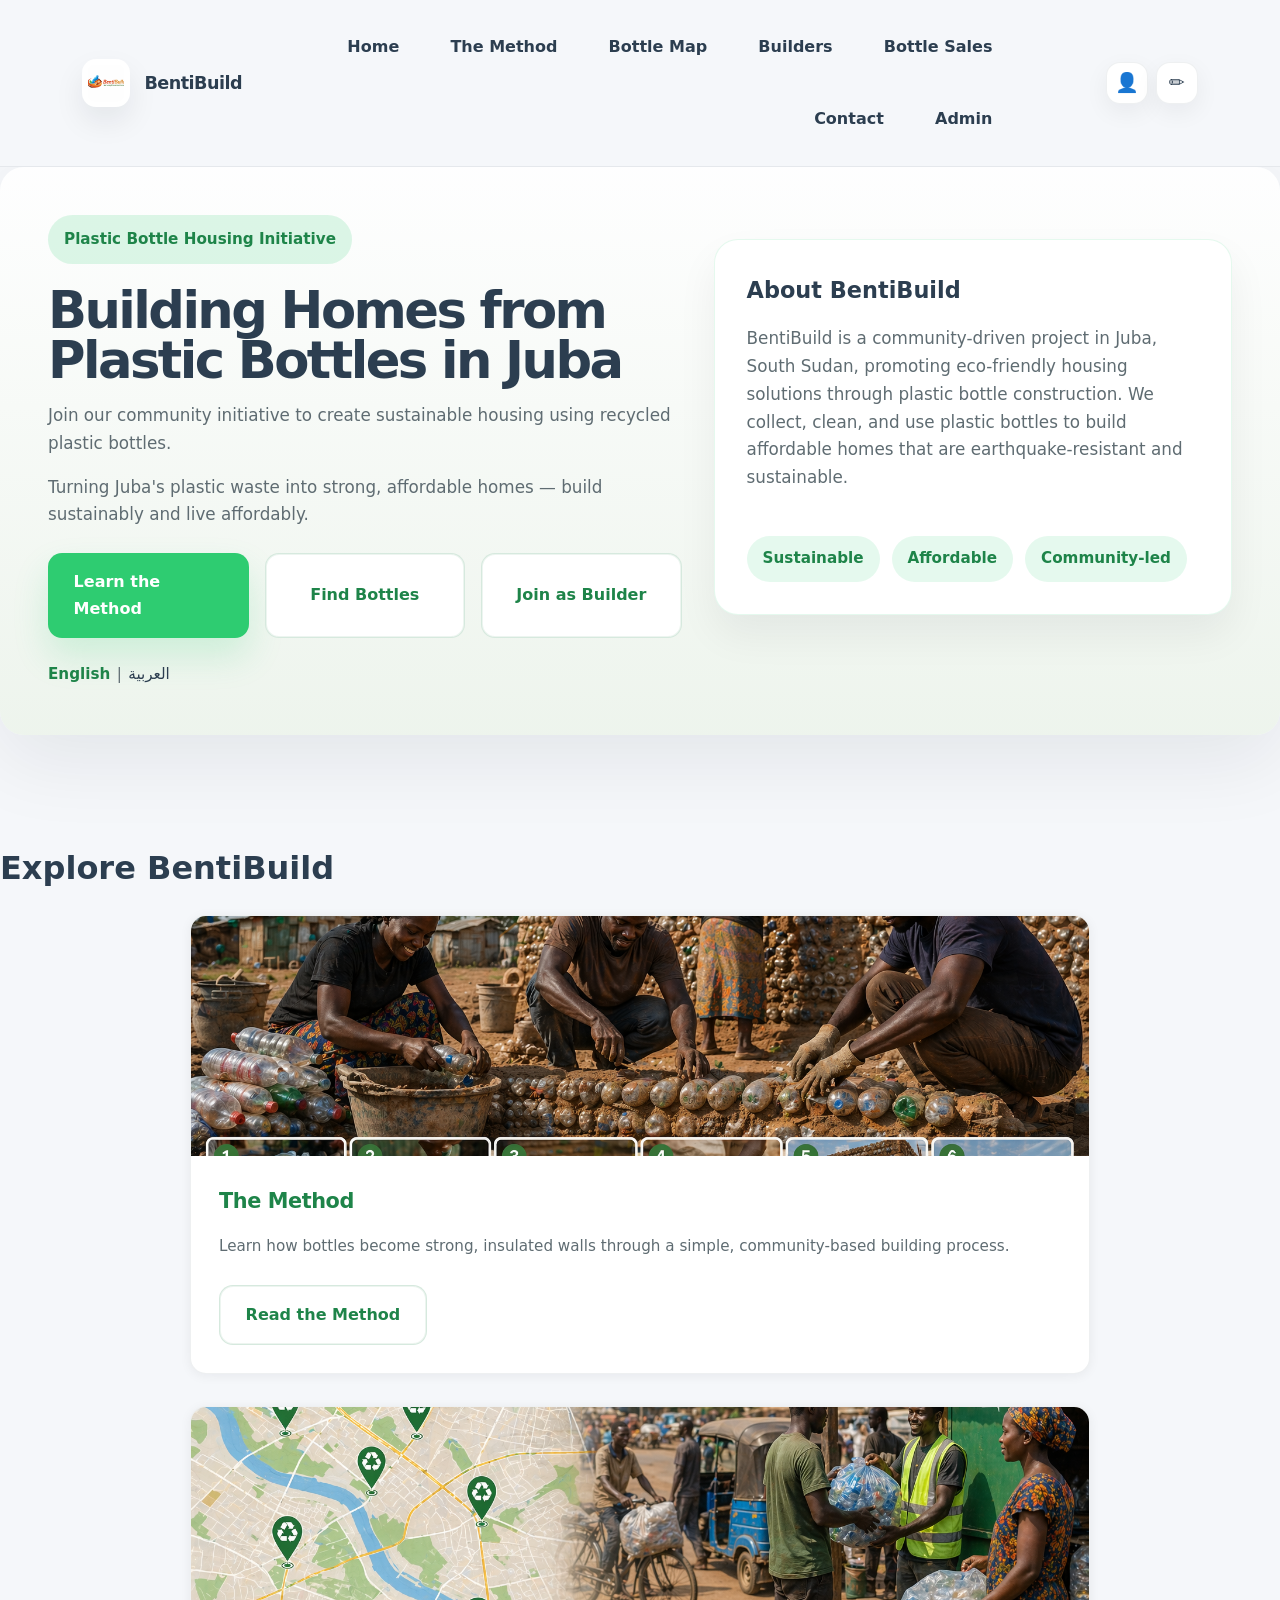
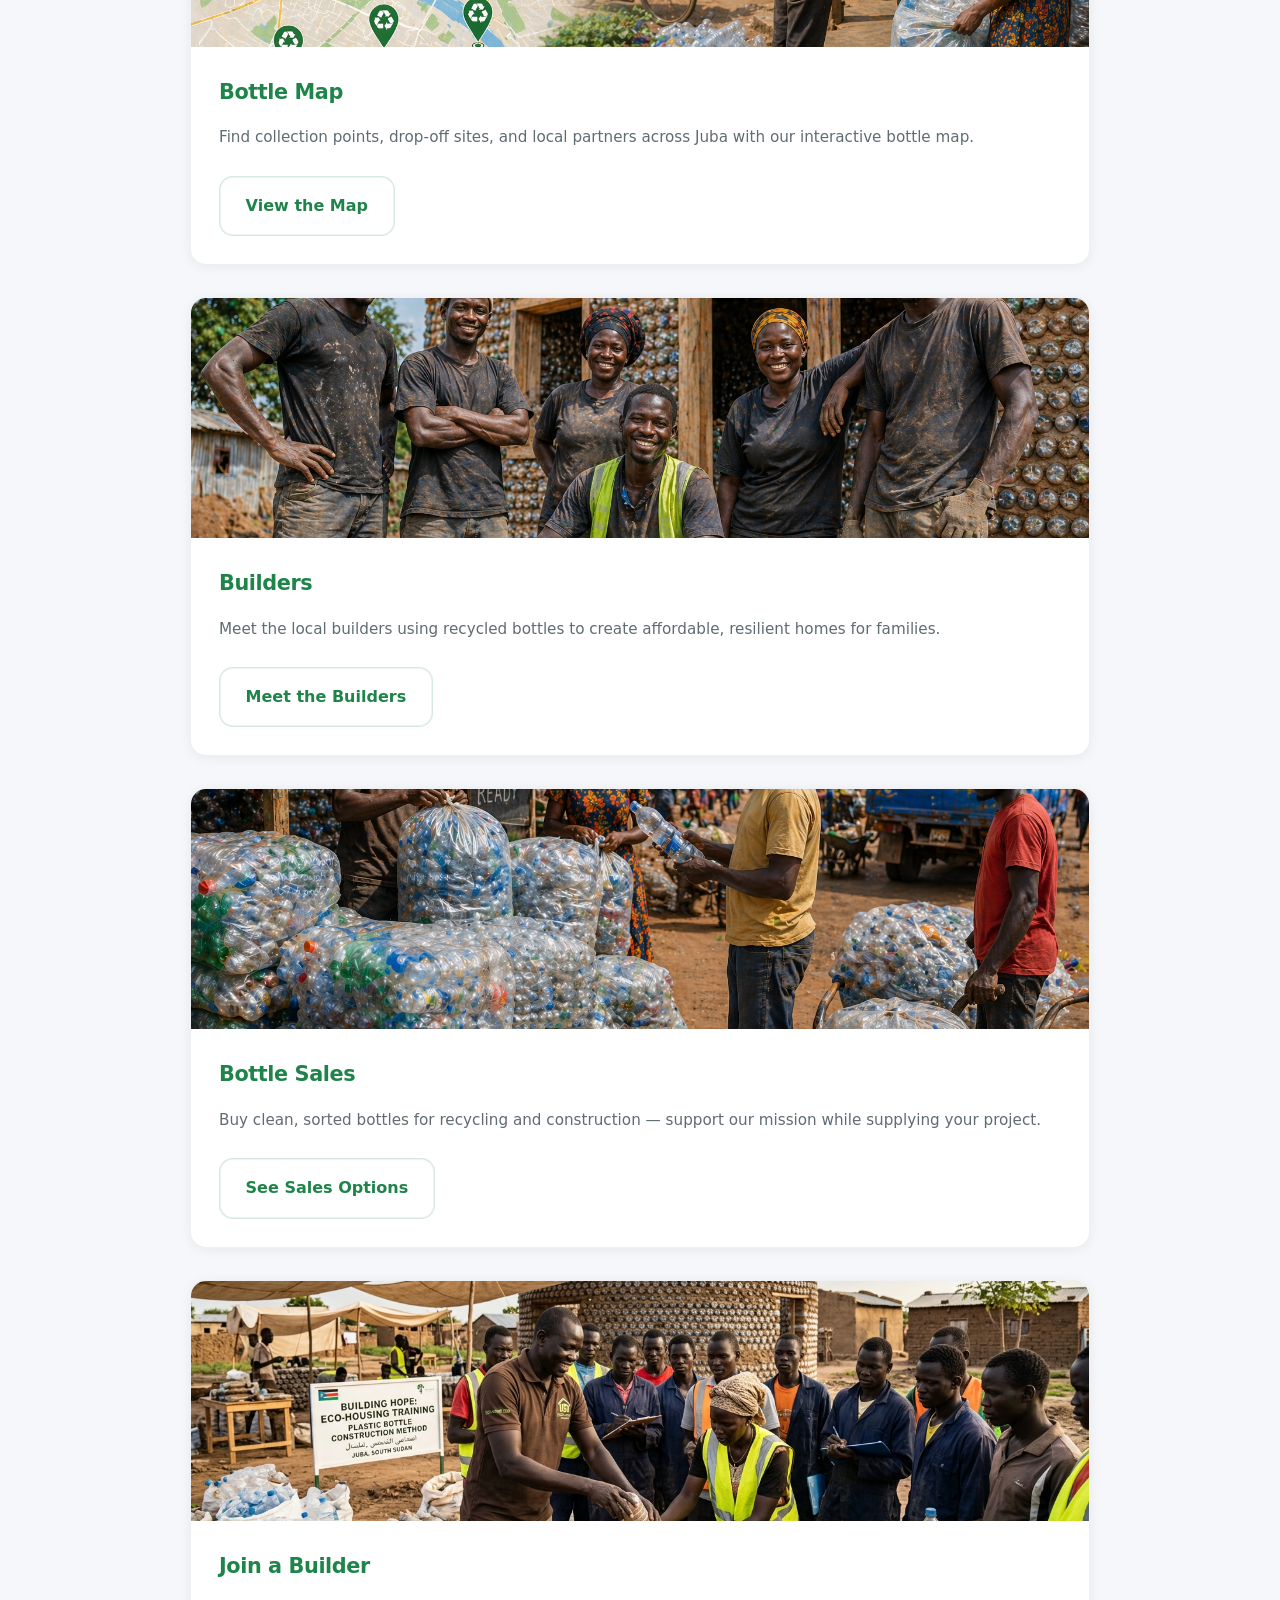
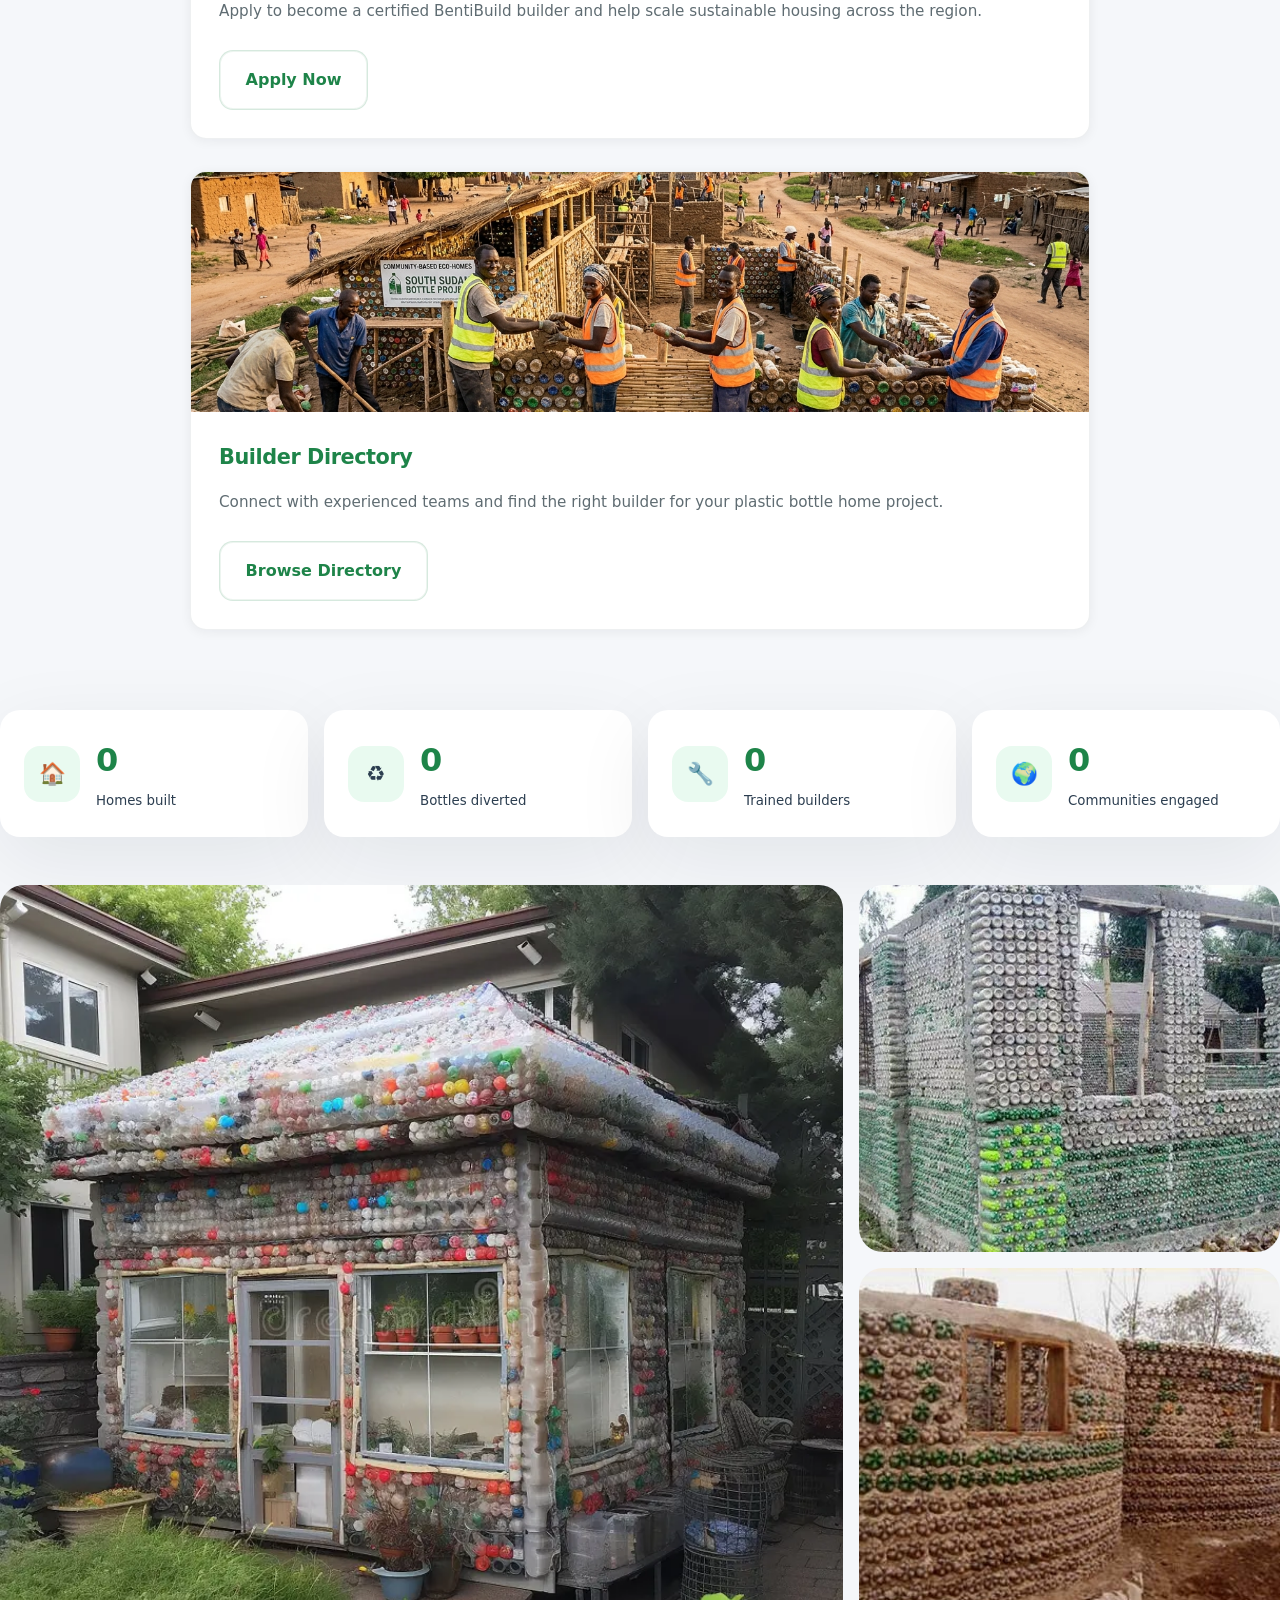
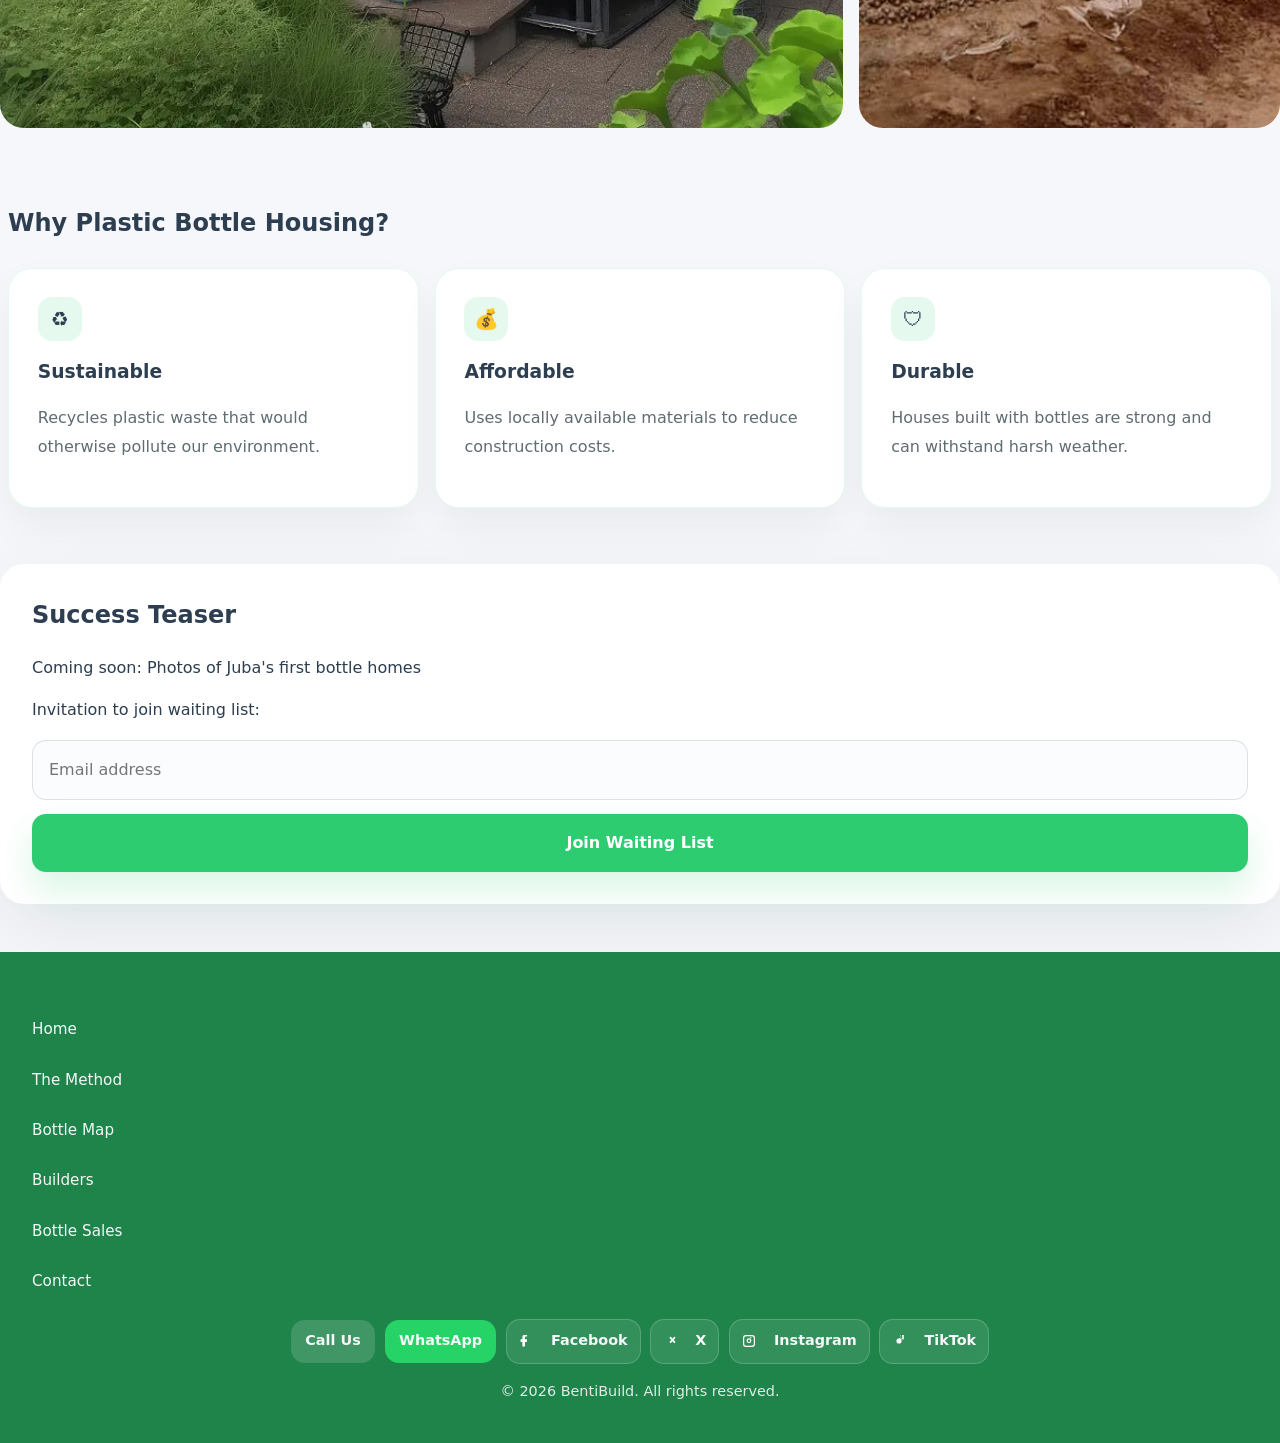
==== commit 3c6185a4: "modified the homepage by adding the image covers to the BentiBuild explore section and also added a " ====
--- a/index.html
+++ b/index.html
@@ -39,6 +39,14 @@
                 <li><a href="admin.html">Admin</a></li>
             </ul>
         </nav>
+        <div class="auth-icons">
+            <a href="login.html" class="auth-icon" title="Log In" aria-label="Log In">
+                <span>👤</span>
+            </a>
+            <a href="signup.html" class="auth-icon" title="Sign Up" aria-label="Sign Up">
+                <span>✏️</span>
+            </a>
+        </div>
     </div>
 </header>
     <main>
@@ -73,44 +81,64 @@
             <h2>Explore BentiBuild</h2>
             <div class="overview-grid">
                 <article class="overview-card">
-                    <h3>The Method</h3>
-                    <p>Learn how bottles become strong, insulated walls through a simple, community-based building process.</p>
-                    <a href="method.html" class="cta-button secondary">Read the Method</a>
-                </article>
-                <article class="overview-card">
-                    <h3>Bottle Map</h3>
-                    <p>Find collection points, drop-off sites, and local partners across Juba with our interactive bottle map.</p>
-                    <a href="map.html" class="cta-button secondary">View the Map</a>
-                </article>
-                <article class="overview-card">
-                    <h3>Builders</h3>
-                    <p>Meet the local builders using recycled bottles to create affordable, resilient homes for families.</p>
-                    <a href="builders.html" class="cta-button secondary">Meet the Builders</a>
-                </article>
-                <article class="overview-card">
-                    <h3>Bottle Sales</h3>
-                    <p>Buy clean, sorted bottles for recycling and construction — support our mission while supplying your project.</p>
-                    <a href="sales.html" class="cta-button secondary">See Sales Options</a>
-                </article>
-                <article class="overview-card">
-                    <h3>Join a Builder</h3>
-                    <p>Apply to become a certified BentiBuild builder and help scale sustainable housing across the region.</p>
-                    <a href="join-builder.html" class="cta-button secondary">Apply Now</a>
-                </article>
-                <article class="overview-card">
-                    <h3>Builder Directory</h3>
-                    <p>Connect with experienced teams and find the right builder for your plastic bottle home project.</p>
-                    <a href="directory.html" class="cta-button secondary">Browse Directory</a>
-                </article>
-                <article class="overview-card">
-                    <h3>Log In</h3>
-                    <p>Access your account to manage projects, track material requests, and stay connected with the community.</p>
-                    <a href="login.html" class="cta-button secondary">Log In</a>
-                </article>
-                <article class="overview-card">
-                    <h3>Sign Up</h3>
-                    <p>Register today to receive updates, join our network, and participate in BentiBuild activities.</p>
-                    <a href="signup.html" class="cta-button secondary">Sign Up</a>
+                    <div class="card-image">
+                        <img src="images/method.png" alt="The Method">
+                    </div>
+                    <div class="card-content">
+                        <h3>The Method</h3>
+                        <p>Learn how bottles become strong, insulated walls through a simple, community-based building process.</p>
+                        <a href="method.html" class="cta-button secondary">Read the Method</a>
+                    </div>
+                </article>
+                <article class="overview-card">
+                    <div class="card-image">
+                        <img src="images/the bottle map.png" alt="Bottle Map">
+                    </div>
+                    <div class="card-content">
+                        <h3>Bottle Map</h3>
+                        <p>Find collection points, drop-off sites, and local partners across Juba with our interactive bottle map.</p>
+                        <a href="map.html" class="cta-button secondary">View the Map</a>
+                    </div>
+                </article>
+                <article class="overview-card">
+                    <div class="card-image">
+                        <img src="images/builder.png" alt="Builders">
+                    </div>
+                    <div class="card-content">
+                        <h3>Builders</h3>
+                        <p>Meet the local builders using recycled bottles to create affordable, resilient homes for families.</p>
+                        <a href="builders.html" class="cta-button secondary">Meet the Builders</a>
+                    </div>
+                </article>
+                <article class="overview-card">
+                    <div class="card-image">
+                        <img src="images/bottle sales.png" alt="Bottle Sales">
+                    </div>
+                    <div class="card-content">
+                        <h3>Bottle Sales</h3>
+                        <p>Buy clean, sorted bottles for recycling and construction — support our mission while supplying your project.</p>
+                        <a href="sales.html" class="cta-button secondary">See Sales Options</a>
+                    </div>
+                </article>
+                <article class="overview-card">
+                    <div class="card-image">
+                        <img src="images/become a builder.png" alt="Join a Builder">
+                    </div>
+                    <div class="card-content">
+                        <h3>Join a Builder</h3>
+                        <p>Apply to become a certified BentiBuild builder and help scale sustainable housing across the region.</p>
+                        <a href="join-builder.html" class="cta-button secondary">Apply Now</a>
+                    </div>
+                </article>
+                <article class="overview-card">
+                    <div class="card-image">
+                        <img src="images/builder directory.png" alt="Builder Directory">
+                    </div>
+                    <div class="card-content">
+                        <h3>Builder Directory</h3>
+                        <p>Connect with experienced teams and find the right builder for your plastic bottle home project.</p>
+                        <a href="directory.html" class="cta-button secondary">Browse Directory</a>
+                    </div>
                 </article>
             </div>
         </section>
--- a/style.css
+++ b/style.css
@@ -106,7 +106,7 @@
     max-width: var(--max-width);
     margin: 0 auto;
     padding: 1rem 1.5rem;
-    padding-right: 5.5rem;
+    padding-right: 7.5rem;
 }
 
 .brand {
@@ -149,6 +149,46 @@
     border: 1px solid rgba(44, 62, 80, 0.08);
 }
 
+.auth-icons {
+    display: inline-flex;
+    align-items: center;
+    gap: 0.5rem;
+}
+
+.auth-icon {
+    display: inline-flex;
+    align-items: center;
+    justify-content: center;
+    width: 42px;
+    height: 42px;
+    border-radius: 14px;
+    background: #ffffff;
+    box-shadow: 0 8px 24px rgba(15, 23, 42, 0.06);
+    border: 1px solid rgba(44, 62, 80, 0.08);
+    text-decoration: none;
+    color: var(--text);
+    font-size: 1.2rem;
+    transition: all 0.25s ease;
+}
+
+.auth-icon:hover {
+    background: #f0f7ff;
+    border-color: rgba(46, 204, 113, 0.3);
+    box-shadow: 0 12px 32px rgba(46, 204, 113, 0.12);
+    transform: translateY(-2px);
+}
+
+body.dark .auth-icon {
+    background: var(--surface);
+    border-color: rgba(255, 255, 255, 0.14);
+}
+
+body.dark .auth-icon:hover {
+    background: rgba(46, 204, 113, 0.15);
+    border-color: rgba(46, 204, 113, 0.4);
+    box-shadow: 0 8px 20px rgba(46, 204, 113, 0.15);
+}
+
 .theme-toggle {
     position: absolute;
     top: 1rem;
@@ -204,6 +244,28 @@
 body.dark .nav-links a:hover,
 body.dark .nav-links a:focus {
     background: rgba(46, 204, 113, 0.12);
+}
+
+body.dark .overview-card {
+    background: var(--surface-soft);
+    border-color: rgba(46, 204, 113, 0.15);
+}
+
+body.dark .overview-card:hover {
+    border-color: rgba(46, 204, 113, 0.3);
+    box-shadow: 0 12px 32px rgba(46, 204, 113, 0.15);
+}
+
+body.dark .overview-card h3 {
+    color: #7dd7a4;
+}
+
+body.dark .overview-card p {
+    color: #b8c4d2;
+}
+
+body.dark .card-image {
+    background: linear-gradient(135deg, rgba(46, 204, 113, 0.12) 0%, rgba(30, 132, 73, 0.12) 100%);
 }
 
 body.dark .hero {
@@ -581,31 +643,65 @@
 
 .overview-grid {
     display: grid;
-    gap: 1.25rem;
-    grid-template-columns: repeat(auto-fit, minmax(240px, 1fr));
+    gap: 2rem;
+    grid-template-columns: 1fr;
+    max-width: 900px;
+    margin: 0 auto;
 }
 
 .overview-card {
     background: var(--surface);
     border: 1px solid rgba(44, 62, 80, 0.08);
-    border-radius: 24px;
-    padding: 1.75rem;
-    box-shadow: var(--shadow);
+    border-radius: 16px;
+    overflow: hidden;
+    box-shadow: 0 2px 12px rgba(15, 23, 42, 0.06);
     display: flex;
     flex-direction: column;
     justify-content: space-between;
+    transition: all 0.35s ease;
+}
+
+.overview-card:hover {
+    box-shadow: 0 12px 32px rgba(15, 23, 42, 0.12);
+    transform: translateY(-4px);
+    border-color: rgba(46, 204, 113, 0.2);
+}
+
+.card-image {
+    width: 100%;
+    height: 240px;
+    overflow: hidden;
+    background: linear-gradient(135deg, rgba(46, 204, 113, 0.08) 0%, rgba(30, 132, 73, 0.08) 100%);
+}
+
+.card-image img {
+    width: 100%;
+    height: 100%;
+    object-fit: cover;
+    transition: transform 0.4s ease;
+}
+
+.overview-card:hover .card-image img {
+    transform: scale(1.05);
+}
+
+.card-content {
+    padding: 1.75rem;
 }
 
 .overview-card h3 {
     margin-top: 0;
     margin-bottom: 0.9rem;
     color: var(--primary-dark);
+    font-size: 1.3rem;
+    letter-spacing: -0.02em;
 }
 
 .overview-card p {
     color: var(--muted);
     line-height: 1.8;
-    margin-bottom: 1.25rem;
+    margin-bottom: 1.5rem;
+    font-size: 0.95rem;
 }
 
 .overview-card .cta-button {
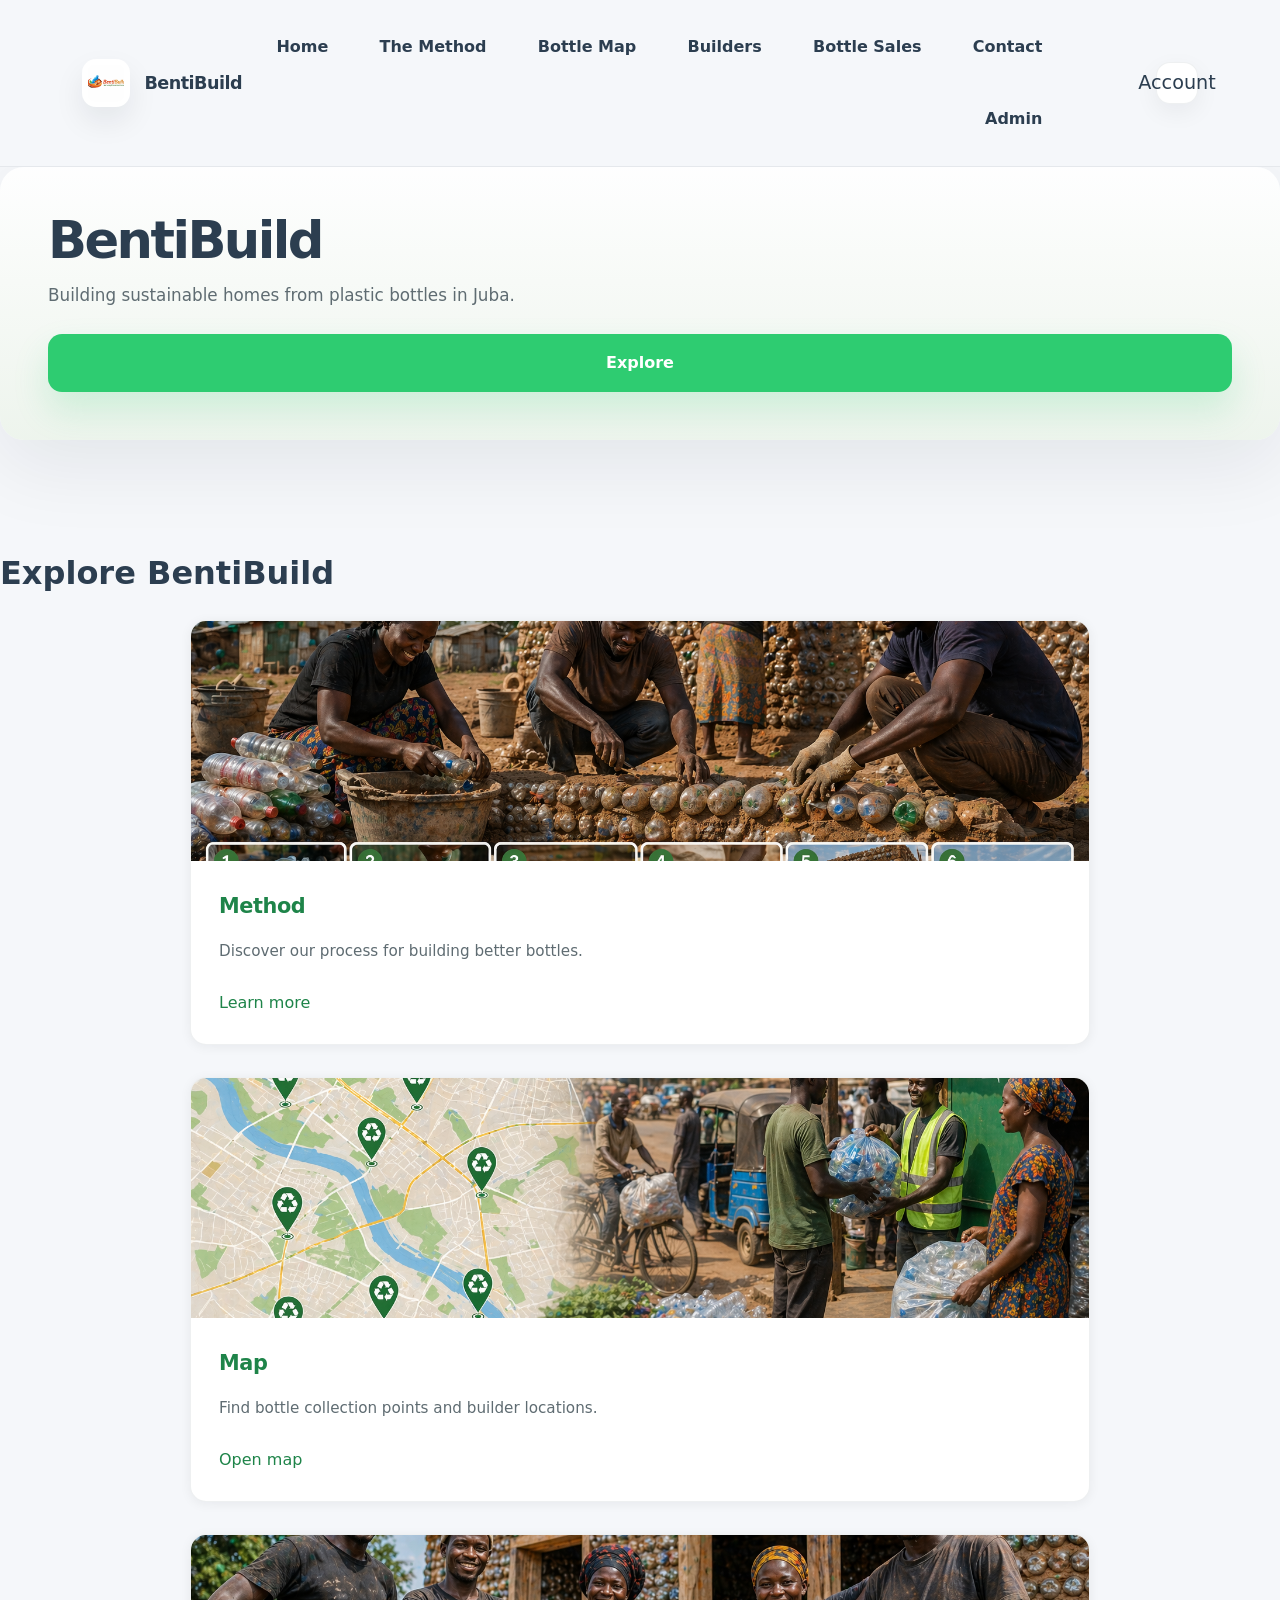
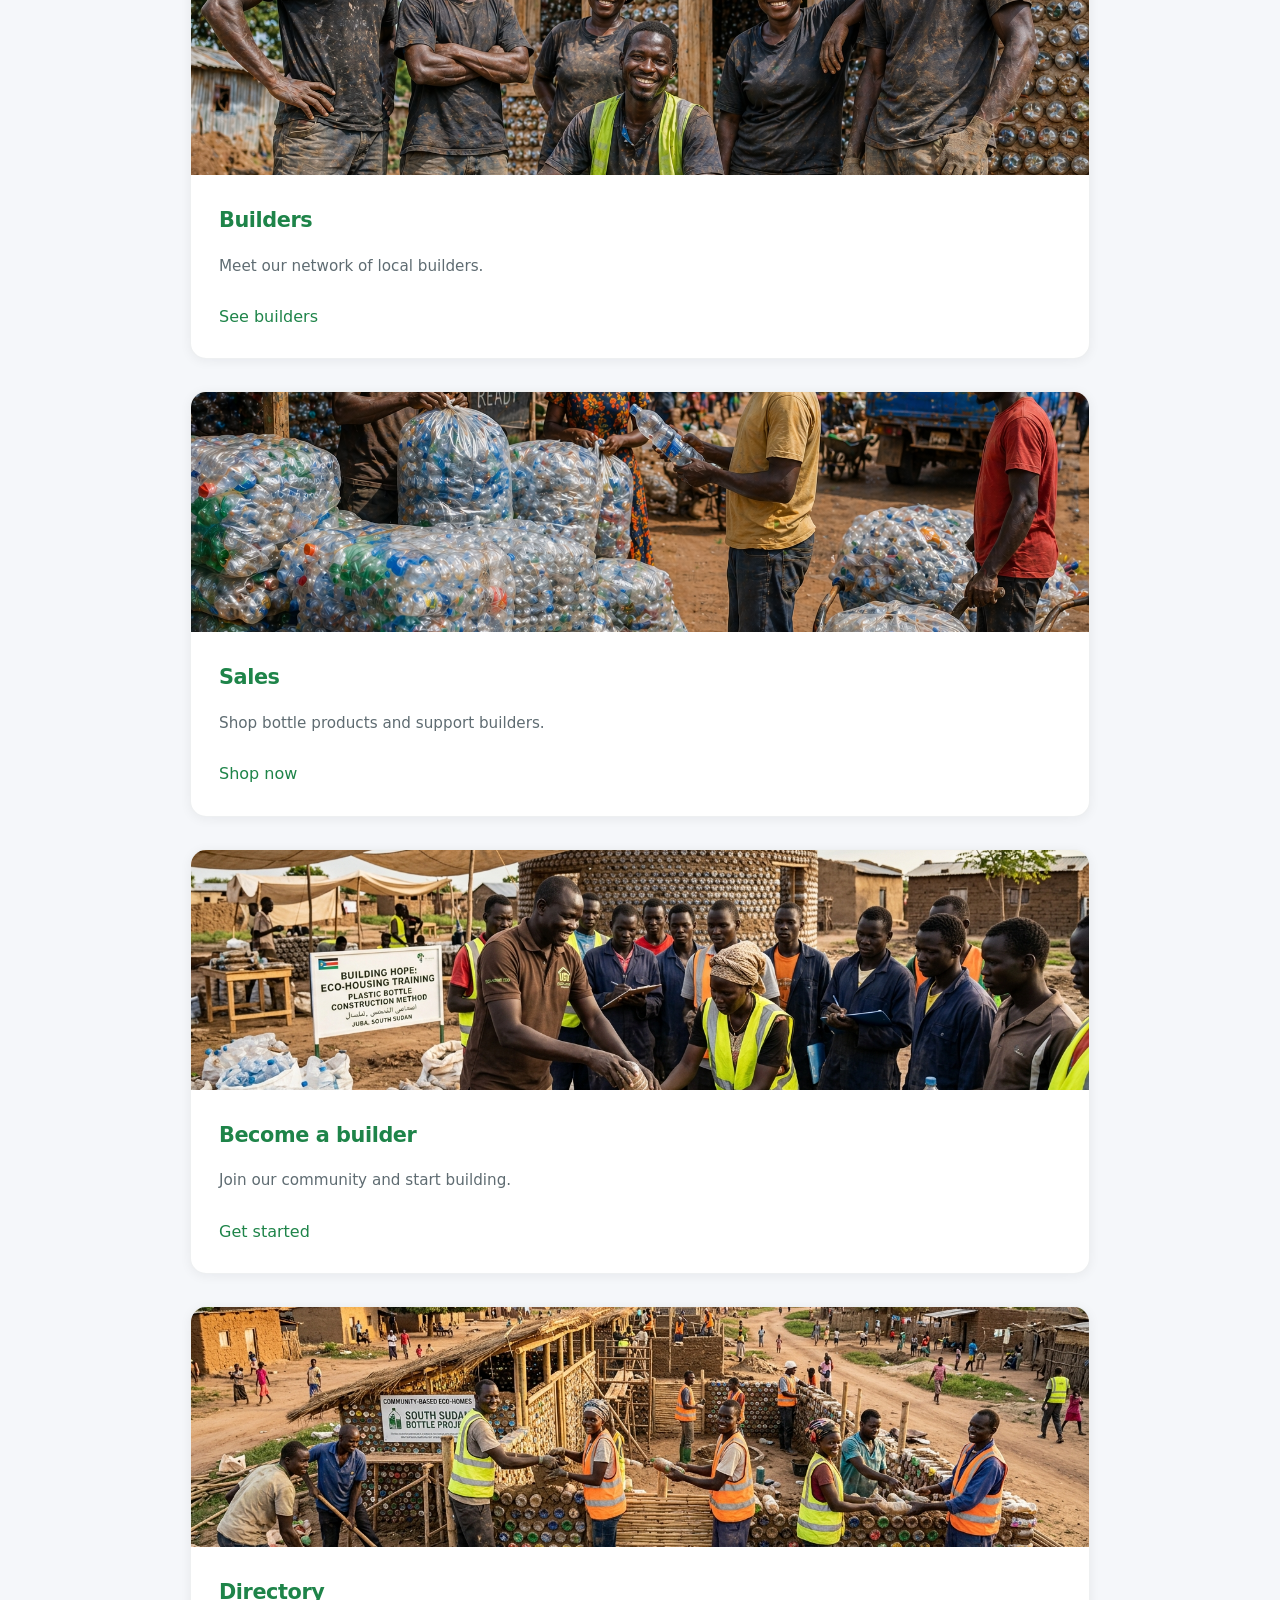
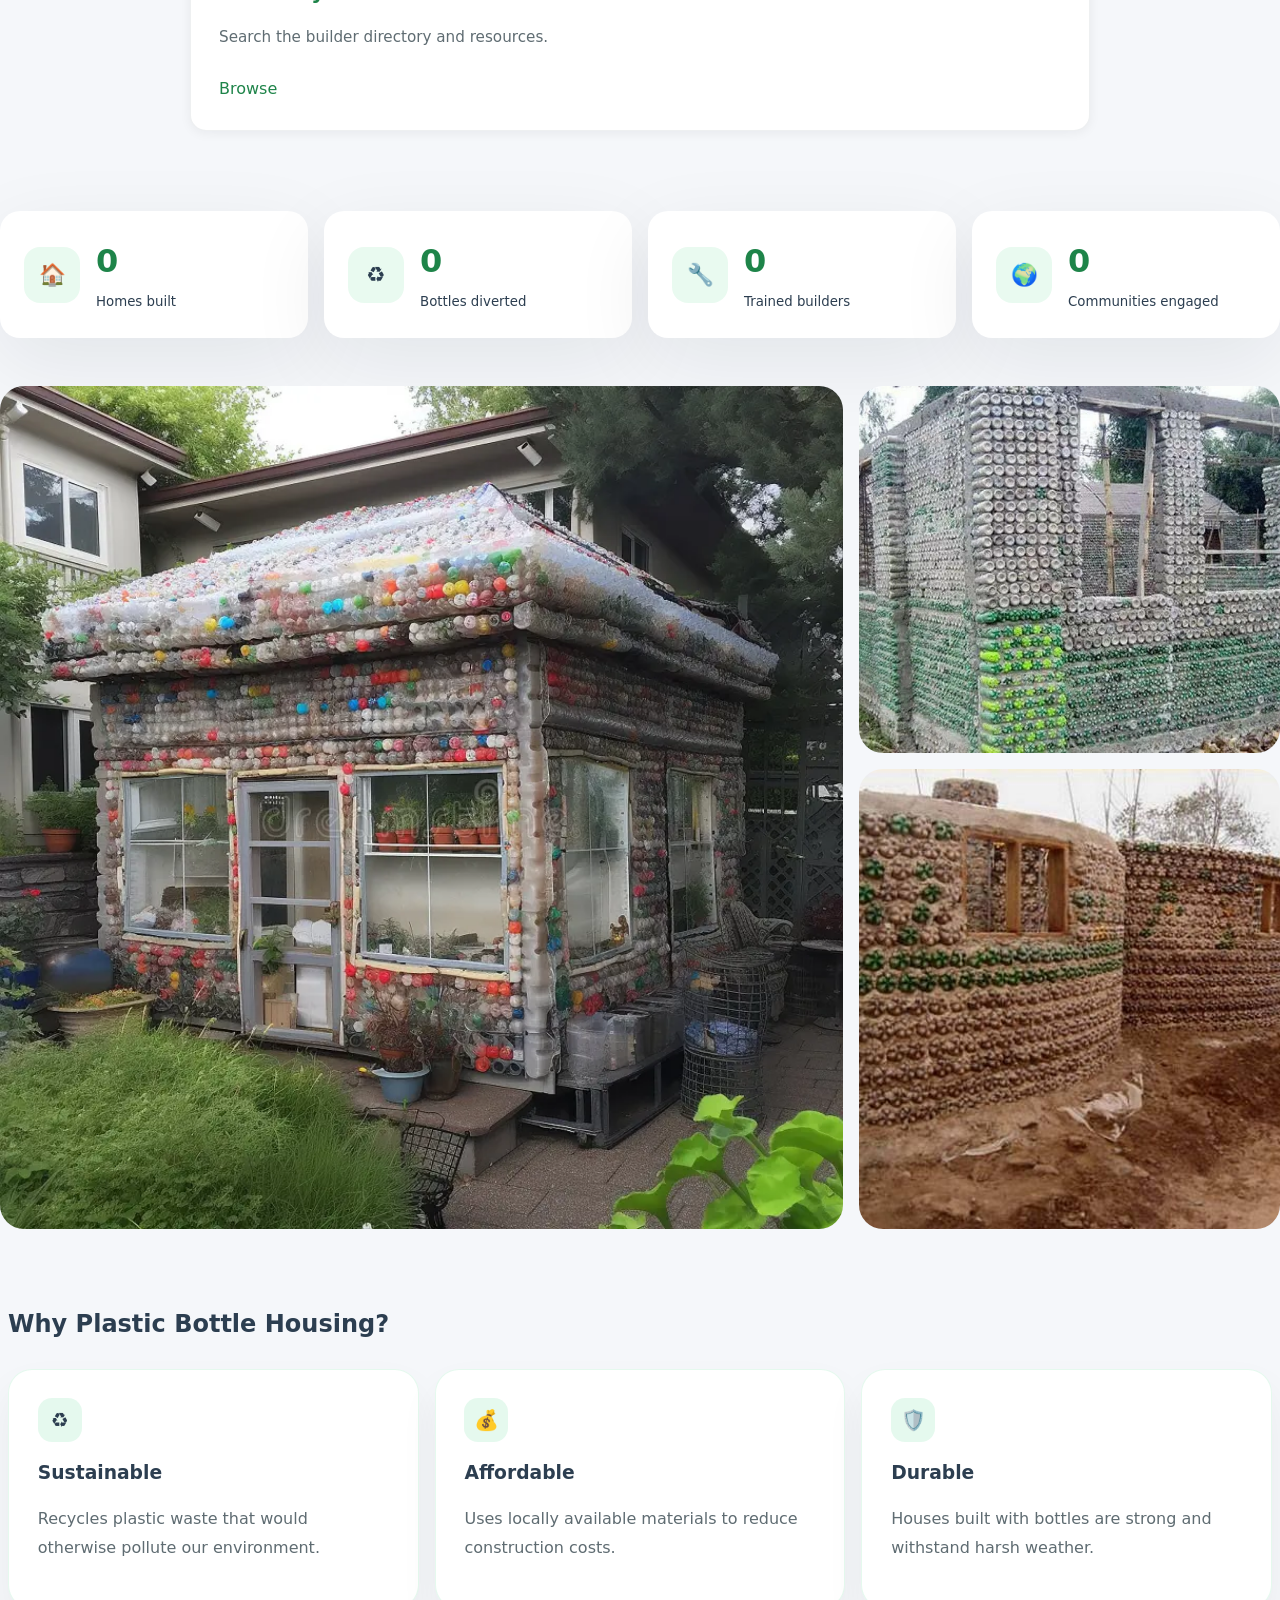
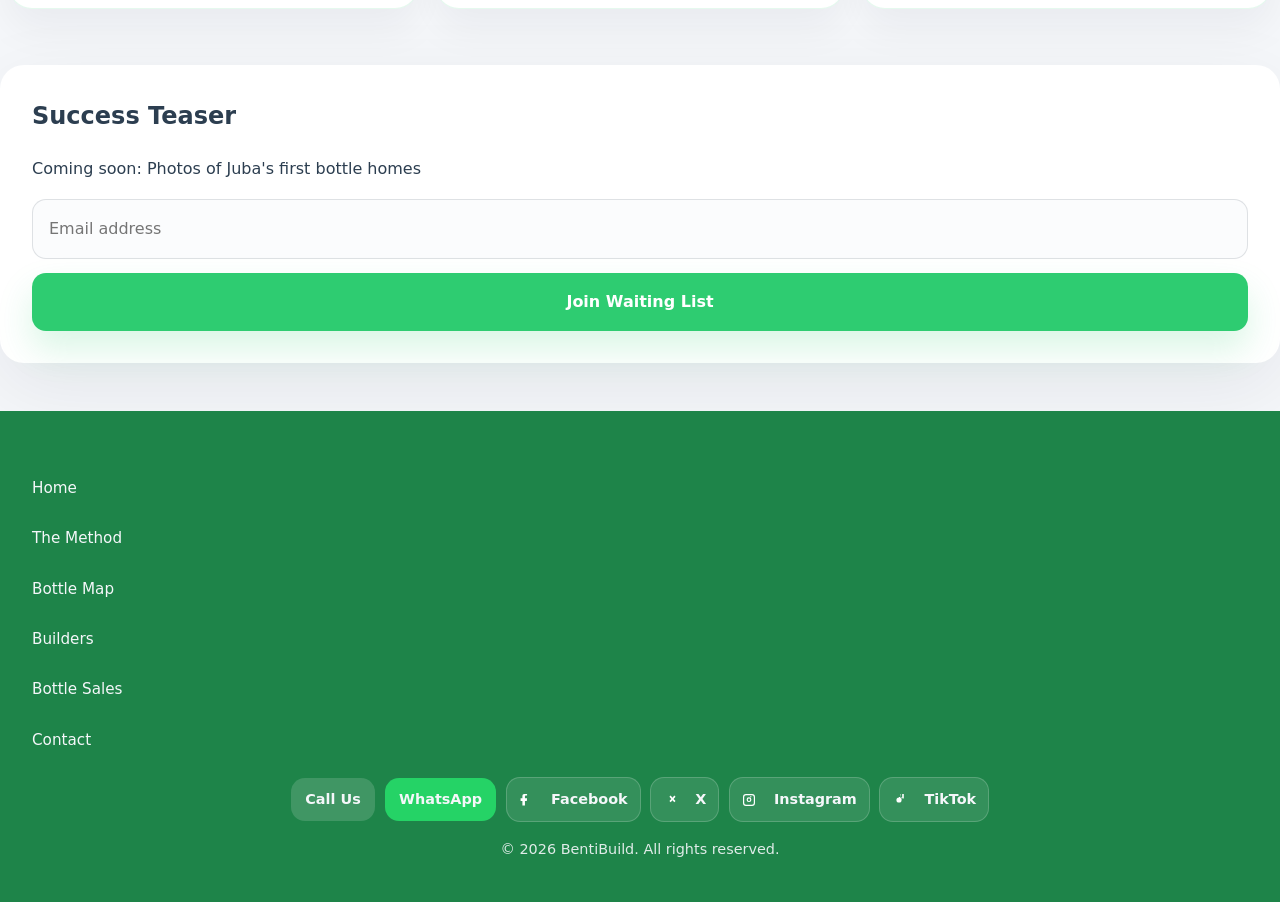
==== commit bd06fe9c: "adjusted the styling and layout of the login and signup pages to enhance user experience and ensure " ====
--- a/index.html
+++ b/index.html
@@ -1,218 +1,182 @@
-﻿<!DOCTYPE html>
+<!DOCTYPE html>
 <html lang="en">
 <head>
     <meta charset="UTF-8">
     <meta name="viewport" content="width=device-width, initial-scale=1.0">
     <meta name="pwa-theme-color" content="#2ecc71">
     <meta name="description" content="Building sustainable homes from plastic bottles in Juba, South Sudan">
-    <meta name="theme-color" content="#2ecc71">
-    <meta name="apple-mobile-web-app-capable" content="yes">
-    <meta name="apple-mobile-web-app-status-bar-style" content="black-translucent">
     <title>BentiBuild - Plastic Bottle Housing Initiative</title>
-    <link rel="stylesheet" href="style.css"> 
-    <link rel="manifest" href="manifest.json">
-    <link rel="icon" type="image/png" sizes="192x192" href="images/BentiBuild logo.png">
+    <link rel="stylesheet" href="style.css">
 </head>
 <body>
     <header class="site-header">
-    <div class="header-inner">
-        <a href="index.html" class="brand">
-            <img src="images/BentiBuild logo.png" alt="BentiBuild Logo" class="logo-image">
-            <div class="brand-copy">
-                <span class="brand-name">BentiBuild</span>
-            </div>
-        </a>
-        <button class="nav-toggle" aria-expanded="false" aria-controls="primary-navigation">
-            <span class="sr-only">Open navigation menu</span>
-            <span></span>
-            <span></span>
-            <span></span>
-        </button>
-        <nav id="primary-navigation" class="primary-nav" aria-label="Primary navigation">
-            <ul class="nav-links">
-                <li><a href="index.html">Home</a></li>
-                <li><a href="method.html">The Method</a></li>
-                <li><a href="map.html">Bottle Map</a></li>
-                <li><a href="builders.html">Builders</a></li>
-                <li><a href="sales.html">Bottle Sales</a></li>
-                <li><a href="contact.html">Contact</a></li>
-                <li><a href="admin.html">Admin</a></li>
-            </ul>
-        </nav>
-        <div class="auth-icons">
-            <a href="login.html" class="auth-icon" title="Log In" aria-label="Log In">
-                <span>👤</span>
+        <div class="header-inner">
+            <a href="index.html" class="brand">
+                <img src="images/BentiBuild logo.png" alt="BentiBuild Logo" class="logo-image">
+                <div class="brand-copy">
+                    <span class="brand-name">BentiBuild</span>
+                </div>
             </a>
-            <a href="signup.html" class="auth-icon" title="Sign Up" aria-label="Sign Up">
-                <span>✏️</span>
-            </a>
+            <button class="nav-toggle" aria-expanded="false" aria-controls="primary-navigation">
+                <span class="sr-only">Open navigation menu</span>
+                <span></span>
+                <span></span>
+                <span></span>
+            </button>
+            <nav id="primary-navigation" class="primary-nav" aria-label="Primary navigation">
+                <ul class="nav-links">
+                    <li><a href="index.html">Home</a></li>
+                    <li><a href="method.html">The Method</a></li>
+                    <li><a href="map.html">Bottle Map</a></li>
+                    <li><a href="builders.html">Builders</a></li>
+                    <li><a href="sales.html">Bottle Sales</a></li>
+                    <li><a href="contact.html">Contact</a></li>
+                    <li><a href="admin.html">Admin</a></li>
+                </ul>
+            </nav>
+            <div class="header-actions">
+                <button id="auth-toggle" class="auth-icon" aria-haspopup="dialog" aria-controls="auth-modal" title="Log in / Sign up">
+                    <svg width="20" height="20" viewBox="0 0 24 24" fill="none" xmlns="http://www.w3.org/2000/svg" aria-hidden="true" focusable="false">
+                        <path d="M12 12c2.761 0 5-2.239 5-5s-2.239-5-5-5-5 2.239-5 5 2.239 5 5 5z" fill="currentColor" />
+                        <path d="M4 20c0-3.313 4.03-6 8-6s8 2.687 8 6v1H4v-1z" fill="currentColor" />
+                    </svg>
+                    <span class="auth-label">Account</span>
+                </button>
+            </div>
         </div>
-    </div>
-</header>
+    </header>
+
     <main>
-                        <section class="hero">
-            <div class="hero-panel">
-                <div class="hero-copy">
-                    <div class="hero-kicker">Plastic Bottle Housing Initiative</div>
-                    <h1>Building Homes from Plastic Bottles in Juba</h1>
-                    <p>Join our community initiative to create sustainable housing using recycled plastic bottles.</p>
-                    <p class="hero-subtitle">Turning Juba's plastic waste into strong, affordable homes — build sustainably and live affordably.</p>
-                    <div class="hero-actions">
-                        <a href="method.html" class="cta-button">Learn the Method</a>
-                        <a href="map.html" class="cta-button secondary">Find Bottles</a>
-                        <a href="join-builder.html" class="cta-button secondary">Join as Builder</a>
-                    </div>
-                </div>
-                <aside class="hero-card">
-                    <h2>About BentiBuild</h2>
-                    <p>BentiBuild is a community-driven project in Juba, South Sudan, promoting eco-friendly housing solutions through plastic bottle construction. We collect, clean, and use plastic bottles to build affordable homes that are earthquake-resistant and sustainable.</p>
-                    <div class="hero-meta">
-                        <span class="hero-label">Sustainable</span>
-                        <span class="hero-label">Affordable</span>
-                        <span class="hero-label">Community-led</span>
-                    </div>
-                </aside>
-            </div>
-            <div class="language-toggle">
-                <span class="active">English</span> | <a href="#">العربية</a>
-            </div>
-        </section>
-        <section class="homepage-overview">
+        <section class="hero">
+            <div class="hero-inner">
+                <h1>BentiBuild</h1>
+                <p>Building sustainable homes from plastic bottles in Juba.</p>
+                <a href="#overview" class="cta-button">Explore</a>
+            </div>
+        </section>
+
+        <section id="overview" class="homepage-overview">
             <h2>Explore BentiBuild</h2>
             <div class="overview-grid">
                 <article class="overview-card">
-                    <div class="card-image">
-                        <img src="images/method.png" alt="The Method">
-                    </div>
-                    <div class="card-content">
-                        <h3>The Method</h3>
-                        <p>Learn how bottles become strong, insulated walls through a simple, community-based building process.</p>
-                        <a href="method.html" class="cta-button secondary">Read the Method</a>
-                    </div>
-                </article>
-                <article class="overview-card">
-                    <div class="card-image">
-                        <img src="images/the bottle map.png" alt="Bottle Map">
-                    </div>
-                    <div class="card-content">
-                        <h3>Bottle Map</h3>
-                        <p>Find collection points, drop-off sites, and local partners across Juba with our interactive bottle map.</p>
-                        <a href="map.html" class="cta-button secondary">View the Map</a>
-                    </div>
-                </article>
-                <article class="overview-card">
-                    <div class="card-image">
-                        <img src="images/builder.png" alt="Builders">
-                    </div>
+                    <div class="card-image"><img src="images/method.png" alt="Method"></div>
+                    <div class="card-content">
+                        <h3>Method</h3>
+                        <p>Discover our process for building better bottles.</p>
+                        <a class="btn" href="method.html">Learn more</a>
+                    </div>
+                </article>
+                <article class="overview-card">
+                    <div class="card-image"><img src="images/the bottle map.png" alt="Map"></div>
+                    <div class="card-content">
+                        <h3>Map</h3>
+                        <p>Find bottle collection points and builder locations.</p>
+                        <a class="btn" href="map.html">Open map</a>
+                    </div>
+                </article>
+                <article class="overview-card">
+                    <div class="card-image"><img src="images/builder.png" alt="Builders"></div>
                     <div class="card-content">
                         <h3>Builders</h3>
-                        <p>Meet the local builders using recycled bottles to create affordable, resilient homes for families.</p>
-                        <a href="builders.html" class="cta-button secondary">Meet the Builders</a>
-                    </div>
-                </article>
-                <article class="overview-card">
-                    <div class="card-image">
-                        <img src="images/bottle sales.png" alt="Bottle Sales">
-                    </div>
-                    <div class="card-content">
-                        <h3>Bottle Sales</h3>
-                        <p>Buy clean, sorted bottles for recycling and construction — support our mission while supplying your project.</p>
-                        <a href="sales.html" class="cta-button secondary">See Sales Options</a>
-                    </div>
-                </article>
-                <article class="overview-card">
-                    <div class="card-image">
-                        <img src="images/become a builder.png" alt="Join a Builder">
-                    </div>
-                    <div class="card-content">
-                        <h3>Join a Builder</h3>
-                        <p>Apply to become a certified BentiBuild builder and help scale sustainable housing across the region.</p>
-                        <a href="join-builder.html" class="cta-button secondary">Apply Now</a>
-                    </div>
-                </article>
-                <article class="overview-card">
-                    <div class="card-image">
-                        <img src="images/builder directory.png" alt="Builder Directory">
-                    </div>
-                    <div class="card-content">
-                        <h3>Builder Directory</h3>
-                        <p>Connect with experienced teams and find the right builder for your plastic bottle home project.</p>
-                        <a href="directory.html" class="cta-button secondary">Browse Directory</a>
-                    </div>
-                </article>
-            </div>
-        </section>
+                        <p>Meet our network of local builders.</p>
+                        <a class="btn" href="builders.html">See builders</a>
+                    </div>
+                </article>
+                <article class="overview-card">
+                    <div class="card-image"><img src="images/bottle sales.png" alt="Sales"></div>
+                    <div class="card-content">
+                        <h3>Sales</h3>
+                        <p>Shop bottle products and support builders.</p>
+                        <a class="btn" href="sales.html">Shop now</a>
+                    </div>
+                </article>
+                <article class="overview-card">
+                    <div class="card-image"><img src="images/become a builder.png" alt="Become a builder"></div>
+                    <div class="card-content">
+                        <h3>Become a builder</h3>
+                        <p>Join our community and start building.</p>
+                        <a class="btn" href="join-builder.html">Get started</a>
+                    </div>
+                </article>
+                <article class="overview-card">
+                    <div class="card-image"><img src="images/builder directory.png" alt="Directory"></div>
+                    <div class="card-content">
+                        <h3>Directory</h3>
+                        <p>Search the builder directory and resources.</p>
+                        <a class="btn" href="directory.html">Browse</a>
+                    </div>
+                </article>
+            </div>
+        </section>
+
         <section class="stats-grid">
             <div class="stat-item">
-                <div class="stat-icon">&#x1F3E0;</div>
+                <div class="stat-icon">🏠</div>
                 <div>
                     <strong class="stat-number">0</strong>
                     <small>Homes built</small>
                 </div>
             </div>
             <div class="stat-item">
-                <div class="stat-icon">&#x267B;</div>
+                <div class="stat-icon">♻️</div>
                 <div>
                     <strong class="stat-number">0</strong>
                     <small>Bottles diverted</small>
                 </div>
             </div>
             <div class="stat-item">
-                <div class="stat-icon">&#x1F527;</div>
+                <div class="stat-icon">🔧</div>
                 <div>
                     <strong class="stat-number">0</strong>
                     <small>Trained builders</small>
                 </div>
             </div>
             <div class="stat-item">
-                <div class="stat-icon">&#x1F30D;</div>
+                <div class="stat-icon">🌍</div>
                 <div>
                     <strong class="stat-number">0</strong>
                     <small>Communities engaged</small>
                 </div>
             </div>
         </section>
+
         <section class="gallery-grid">
-            <div class="gallery-card">
-                <img src="images/plastic botle house.webp" alt="Plastic bottle house construction">
-            </div>
-            <div class="gallery-card">
-                <img src="images/plastic botle house2.webp" alt="Completed plastic bottle house">
-            </div>
-            <div class="gallery-card">
-                <img src="images/plastic botle house3.jpeg" alt="Community building plastic bottle house">
-            </div>
-        </section>
-                <section class="features">
+            <div class="gallery-card"><img src="images/plastic botle house.webp" alt="Plastic bottle house"></div>
+            <div class="gallery-card"><img src="images/plastic botle house2.webp" alt="Plastic bottle house"></div>
+            <div class="gallery-card"><img src="images/plastic botle house3.jpeg" alt="Community building"></div>
+        </section>
+
+        <section class="features">
             <h2>Why Plastic Bottle Housing?</h2>
             <div class="feature-grid">
                 <div class="feature">
-                    <span class="feature-icon">&#x267B;</span>
+                    <span class="feature-icon">♻️</span>
                     <h3>Sustainable</h3>
                     <p>Recycles plastic waste that would otherwise pollute our environment.</p>
                 </div>
                 <div class="feature">
-                    <span class="feature-icon">&#x1F4B0;</span>
+                    <span class="feature-icon">💰</span>
                     <h3>Affordable</h3>
                     <p>Uses locally available materials to reduce construction costs.</p>
                 </div>
                 <div class="feature">
-                    <span class="feature-icon">&#x1F6E1;</span>
+                    <span class="feature-icon">🛡️</span>
                     <h3>Durable</h3>
-                    <p>Houses built with bottles are strong and can withstand harsh weather.</p>
-                </div>
-            </div>
-        </section>
+                    <p>Houses built with bottles are strong and withstand harsh weather.</p>
+                </div>
+            </div>
+        </section>
+
         <section class="success-teaser">
             <h2>Success Teaser</h2>
             <p>Coming soon: Photos of Juba's first bottle homes</p>
-            <p>Invitation to join waiting list:</p>
             <form class="waitlist-form" id="waitlistForm">
                 <input type="email" name="waitlistEmail" placeholder="Email address" required>
                 <button type="submit" class="cta-button">Join Waiting List</button>
             </form>
         </section>
     </main>
+
     <footer>
         <nav class="footer-nav">
             <ul class="footer-nav-links">
@@ -234,103 +198,119 @@
         </div>
         <p>&copy; 2026 BentiBuild. All rights reserved.</p>
     </footer>
-    <script src="db.js"></script>
-    <script src="auth.js"></script>
+
+    <!-- Auth modal (login / signup tabs) -->
+    <div id="auth-modal" class="auth-modal" aria-hidden="true">
+        <div class="auth-backdrop" data-action="backdrop"></div>
+        <div class="auth-modal-content" role="dialog" aria-modal="true" aria-labelledby="auth-title">
+            <button id="auth-close" class="modal-close" aria-label="Close">×</button>
+            <div class="auth-tab-buttons" role="tablist">
+                <button class="auth-tab active" data-target="login" role="tab" aria-selected="true">Log In</button>
+                <button class="auth-tab" data-target="signup" role="tab" aria-selected="false">Sign Up</button>
+            </div>
+            <div class="auth-frames">
+                <iframe id="auth-login" src="login.html" title="Log In" frameborder="0"></iframe>
+                <iframe id="auth-signup" src="signup.html" title="Sign Up" frameborder="0" class="hidden"></iframe>
+            </div>
+        </div>
+    </div>
+
     <script>
-        // Register service worker for offline support
-        if ('serviceWorker' in navigator && 'IndexedDB' in window) {
-            window.addEventListener('load', () => {
-                navigator.serviceWorker.register('service-worker.js')
-                            .then(reg => console.log('Service Worker registered'))
-            });
-            window.addEventListener('offline', () => {
-                console.log('Offline mode');
-                if (!document.getElementById('offline-banner')) {
-                    const banner = document.createElement('div');
-                    banner.id = 'offline-banner';
-                    banner.style.cssText = `
-                        position: fixed;
-                        top: 0;
-                        left: 0;
-                        right: 0;
-                        background: #ff9800;
-                        color: white;
-                        padding: 10px;
-                        text-align: center;
-                        z-index: 999;
-                        font-weight: bold;
-                    `;
-                    banner.textContent = 'You are offline - BentiBuild works offline!';
-                    document.body.insertBefore(banner, document.body.firstChild);
+    // Register service worker for offline support
+    if ('serviceWorker' in navigator && 'IndexedDB' in window) {
+        window.addEventListener('load', () => {
+            navigator.serviceWorker.register('service-worker.js')
+                        .then(reg => console.log('Service Worker registered'))
+                        .catch(()=>{});
+        });
+        window.addEventListener('offline', () => {
+            if (!document.getElementById('offline-banner')) {
+                const banner = document.createElement('div');
+                banner.id = 'offline-banner';
+                banner.style.cssText = `position: fixed; top: 0; left: 0; right: 0; background: #ff9800; color: white; padding: 10px; text-align: center; z-index: 999; font-weight: bold;`;
+                banner.textContent = 'You are offline - BentiBuild works offline!';
+                document.body.insertBefore(banner, document.body.firstChild);
+            }
+        });
+    }
+
+    // Waitlist form handling
+    document.addEventListener('DOMContentLoaded', function(){
+        var form = document.getElementById('waitlistForm');
+        if(form){
+            form.addEventListener('submit', async function(e){
+                e.preventDefault();
+                try{
+                    var email = form.waitlistEmail.value;
+                    // Simple local acknowledgement (no backend in this repo)
+                    var messageDiv = document.createElement('div');
+                    messageDiv.id = 'waitlist-message';
+                    messageDiv.className = 'success';
+                    messageDiv.textContent = 'Thank you! You have been added to the waiting list.';
+                    var existing = document.getElementById('waitlist-message'); if(existing) existing.remove();
+                    form.parentNode.insertBefore(messageDiv, form.nextSibling);
+                    form.reset();
+                    setTimeout(function(){ var m = document.getElementById('waitlist-message'); if(m) m.remove(); }, 5000);
+                }catch(err){
+                    var messageDiv = document.createElement('div');
+                    messageDiv.id = 'waitlist-message';
+                    messageDiv.className = 'error';
+                    messageDiv.textContent = 'Error saving to waiting list: ' + (err && err.message? err.message : 'unknown');
+                    var existing = document.getElementById('waitlist-message'); if(existing) existing.remove();
+                    form.parentNode.insertBefore(messageDiv, form.nextSibling);
                 }
             });
         }
 
-        // Navigation toggle for mobile
-        const navToggle = document.querySelector('.nav-toggle');
-        const primaryNav = document.getElementById('primary-navigation');
-
-        navToggle.addEventListener('click', () => {
-            const isOpen = primaryNav.classList.contains('open');
-            navToggle.setAttribute('aria-expanded', !isOpen);
-            primaryNav.classList.toggle('open');
-        });
-
-        // Close nav when clicking outside or on a link
-        document.addEventListener('click', (e) => {
-            if (!navToggle.contains(e.target) && !primaryNav.contains(e.target)) {
-                primaryNav.classList.remove('open');
-                navToggle.setAttribute('aria-expanded', 'false');
-            }
-        });
-
-        // Close nav when a link is clicked
-        primaryNav.addEventListener('click', (e) => {
-            if (e.target.tagName === 'A') {
-                primaryNav.classList.remove('open');
-                navToggle.setAttribute('aria-expanded', 'false');
-            }
-        });
-
-        // Handle waitlist form
-        document.getElementById('waitlistForm').addEventListener('submit', async (e) => {
-            e.preventDefault();
-
-            try {
-                // Wait for DB to initialize
-                if (!localDB || !localDB.db) {
-                    alert('Initializing... please try again');
-                    return;
-                }
-
-                const messageDiv = document.createElement('div');
-                messageDiv.id = 'waitlist-message';
-                messageDiv.className = 'success';
-                messageDiv.textContent = 'Thank you! You have been added to the waiting list.';
-
-                const existingMessage = document.getElementById('waitlist-message');
-                if (existingMessage) existingMessage.remove();
-                e.target.parentNode.insertBefore(messageDiv, e.target.nextSibling);
-                
-                e.target.reset();
-
-                // Auto-remove message after 5 seconds
-                setTimeout(() => {
-                    const msg = document.getElementById('waitlist-message');
-                    if (msg) msg.remove();
-                }, 5000);
-            } catch (error) {
-                const messageDiv = document.createElement('div');
-                messageDiv.id = 'waitlist-message';
-                messageDiv.className = 'error';
-                messageDiv.textContent = 'Error saving to waiting list: ' + error.message;
-
-                const existingMessage = document.getElementById('waitlist-message');
-                if (existingMessage) existingMessage.remove();
-                e.target.parentNode.insertBefore(messageDiv, e.target.nextSibling);
-            }
-        });
+        // Auth modal wiring
+        (function(){
+            var toggle = document.getElementById('auth-toggle');
+            var modal = document.getElementById('auth-modal');
+            var closeBtn = document.getElementById('auth-close');
+            var tabs = Array.prototype.slice.call(document.querySelectorAll('.auth-tab'));
+            var body = document.body;
+            function openModal(){
+                modal.classList.add('open');
+                modal.setAttribute('aria-hidden','false');
+                body.classList.add('no-scroll');
+                tabs[0] && tabs[0].focus();
+            }
+            function closeModal(){
+                modal.classList.remove('open');
+                modal.setAttribute('aria-hidden','true');
+                body.classList.remove('no-scroll');
+                if(toggle) toggle.focus();
+            }
+            function switchTab(target){
+                tabs.forEach(function(t){
+                    var is = t.getAttribute('data-target')===target;
+                    t.classList.toggle('active', is);
+                    t.setAttribute('aria-selected', is? 'true' : 'false');
+                });
+                var l = document.getElementById('auth-login');
+                var s = document.getElementById('auth-signup');
+                if(l) l.classList.toggle('hidden', target!=='login');
+                if(s) s.classList.toggle('hidden', target!=='signup');
+            }
+            if(toggle) toggle.addEventListener('click', function(e){ e.preventDefault(); openModal(); });
+            if(closeBtn) closeBtn.addEventListener('click', function(){ closeModal(); });
+            var backdrop = document.querySelector('.auth-backdrop');
+            if(backdrop) backdrop.addEventListener('click', function(){ closeModal(); });
+            tabs.forEach(function(t){ t.addEventListener('click', function(){ switchTab(this.getAttribute('data-target')); }); });
+            document.addEventListener('keydown', function(e){ if(e.key==='Escape' && modal.classList.contains('open')) closeModal(); });
+
+            // Mobile nav toggle
+            var navToggle = document.querySelector('.nav-toggle');
+            var primaryNav = document.getElementById('primary-navigation');
+            if(navToggle && primaryNav){
+                navToggle.addEventListener('click', function(){
+                    var expanded = this.getAttribute('aria-expanded') === 'true';
+                    this.setAttribute('aria-expanded', expanded ? 'false' : 'true');
+                    primaryNav.classList.toggle('open');
+                });
+            }
+        })();
+    });
     </script>
-    <script src="script.js"></script>
 </body>
-</html> +</html>
--- a/style.css
+++ b/style.css
@@ -188,6 +188,86 @@
     border-color: rgba(46, 204, 113, 0.4);
     box-shadow: 0 8px 20px rgba(46, 204, 113, 0.15);
 }
+
+/* Auth modal styles */
+.auth-modal {
+    position: fixed;
+    inset: 0;
+    display: none;
+    align-items: center;
+    justify-content: center;
+    z-index: 1200;
+}
+
+.auth-modal.open {
+    display: flex;
+}
+
+.auth-backdrop {
+    position: absolute;
+    inset: 0;
+    background: rgba(2,6,23,0.55);
+}
+
+.auth-modal-content {
+    position: relative;
+    width: min(920px, 95%);
+    max-height: 85vh;
+    background: var(--surface);
+    border-radius: 12px;
+    overflow: hidden;
+    box-shadow: 0 30px 80px rgba(2,6,23,0.4);
+    z-index: 1201;
+}
+
+.modal-close {
+    position: absolute;
+    top: 10px;
+    right: 12px;
+    background: transparent;
+    border: none;
+    font-size: 1.6rem;
+    color: var(--muted);
+    cursor: pointer;
+}
+
+.auth-tab-buttons {
+    display: flex;
+    gap: 0.5rem;
+    padding: 0.75rem;
+    background: transparent;
+    border-bottom: 1px solid rgba(44,62,80,0.06);
+}
+
+.auth-tab {
+    background: transparent;
+    border: none;
+    padding: 0.5rem 0.9rem;
+    font-weight: 600;
+    cursor: pointer;
+    color: var(--muted);
+}
+
+.auth-tab.active {
+    color: var(--primary-dark);
+    border-bottom: 3px solid var(--primary);
+}
+
+.auth-frames {
+    display: block;
+    width: 100%;
+}
+
+.auth-frames iframe {
+    width: 100%;
+    height: 70vh;
+    border: 0;
+    display: block;
+}
+
+.auth-frames iframe.hidden { display: none; }
+
+.no-scroll { overflow: hidden; }
 
 .theme-toggle {
     position: absolute;
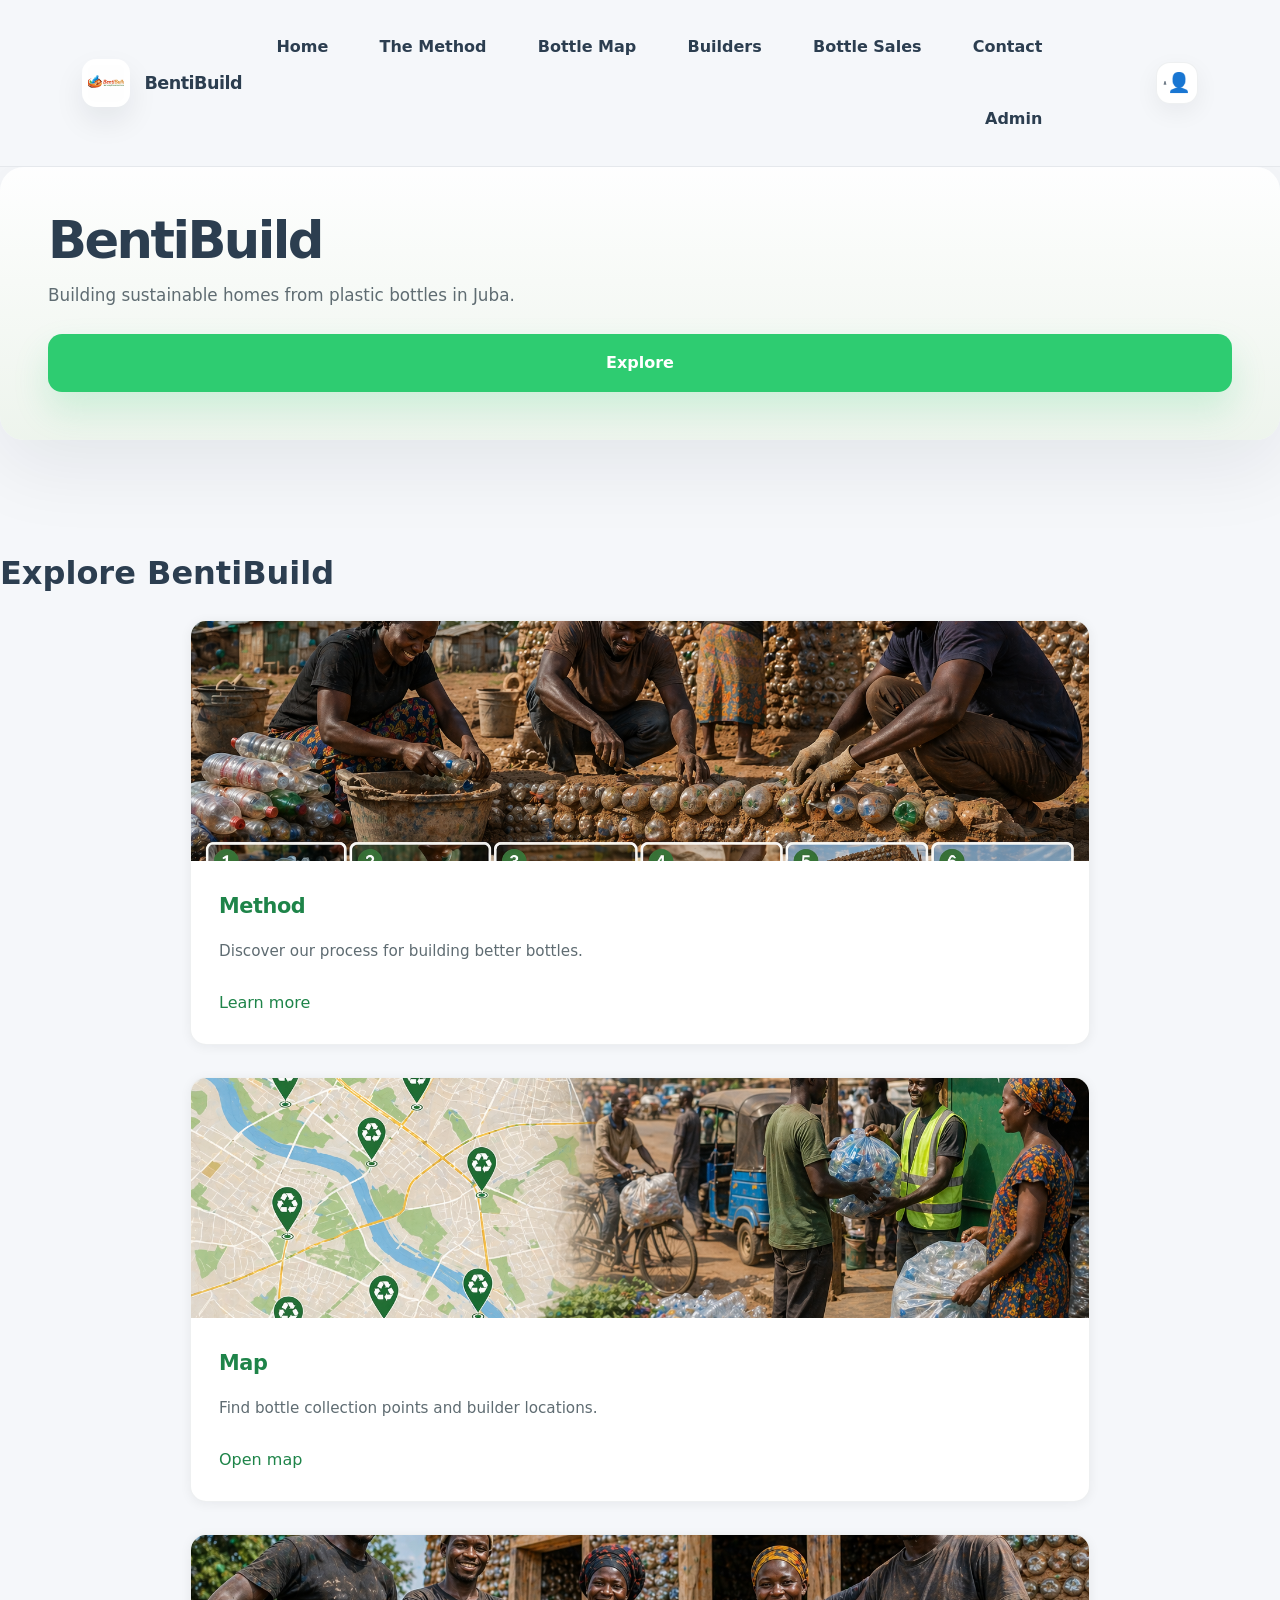
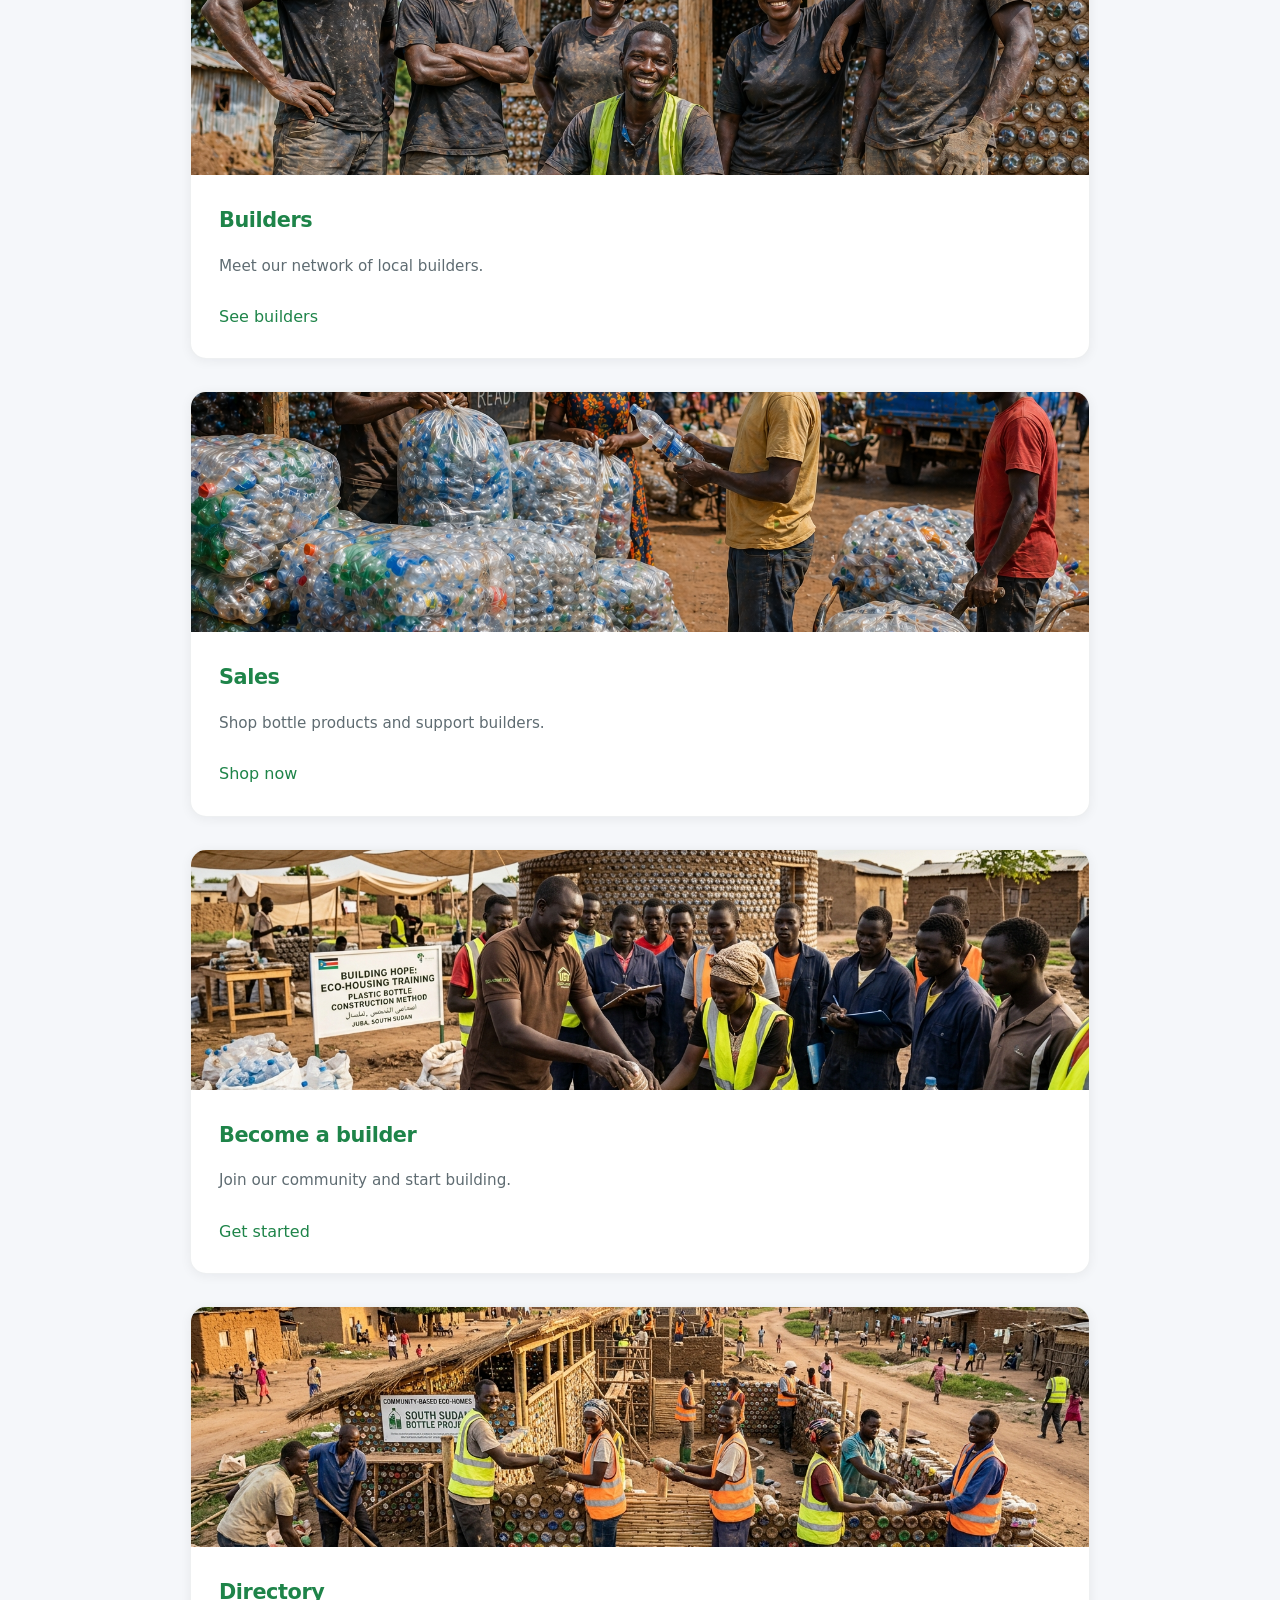
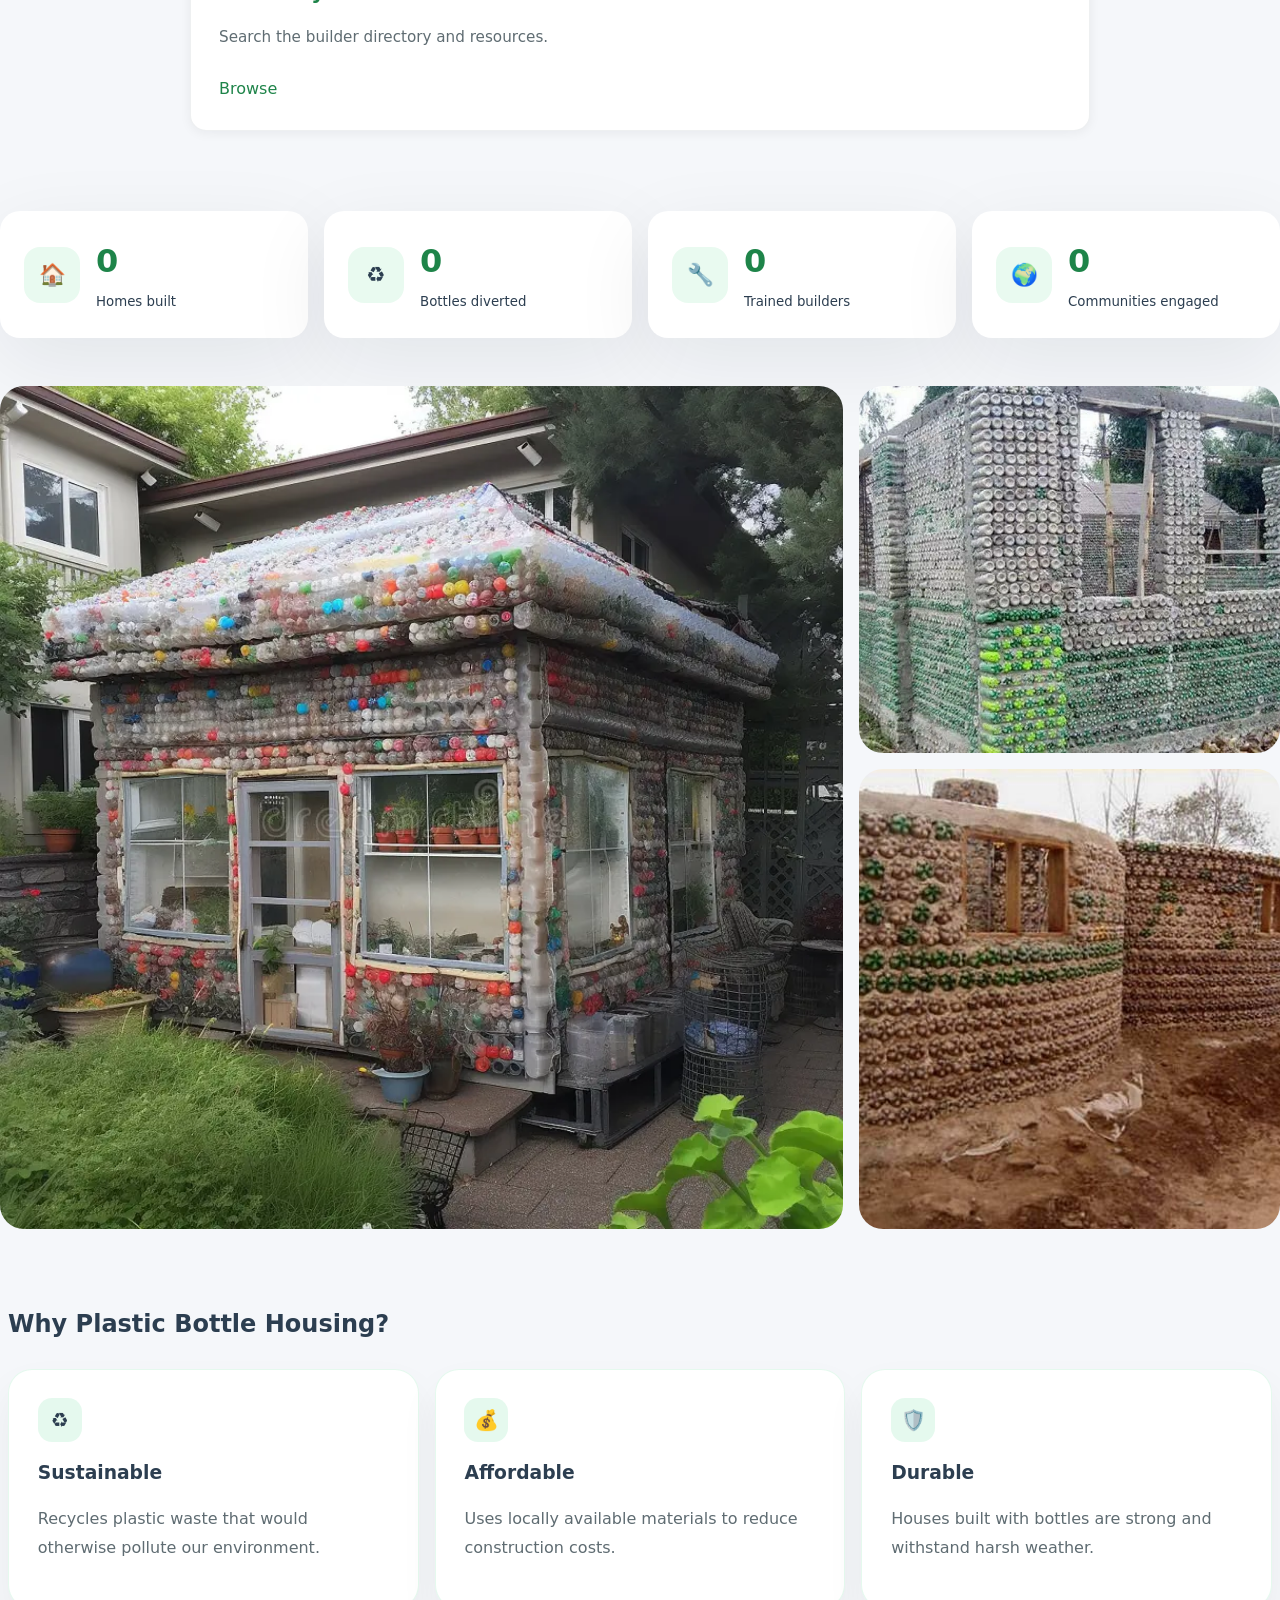
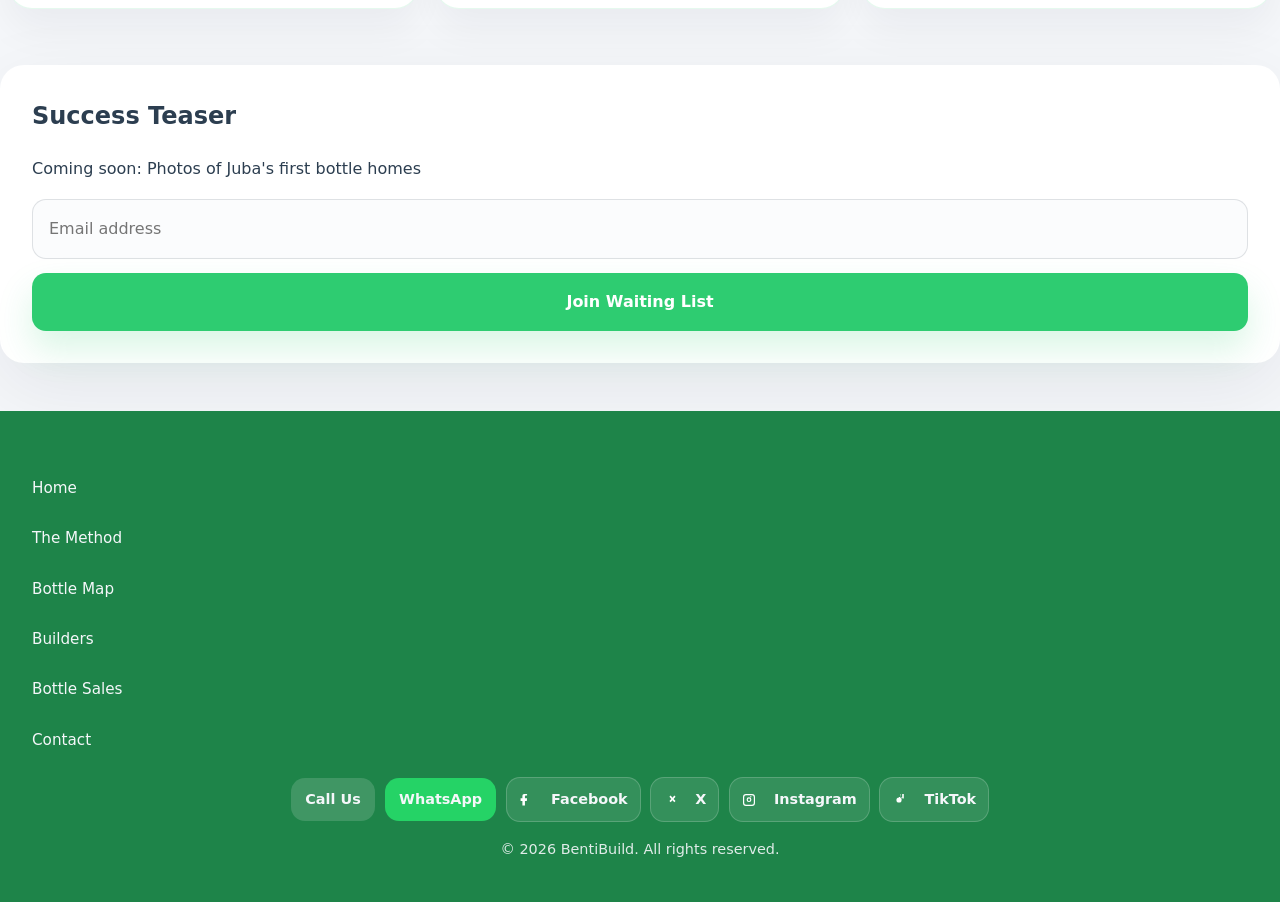
==== commit 9a80171b: "added a user icon emoji to the account button in the index.html file." ====
--- a/index.html
+++ b/index.html
@@ -40,7 +40,7 @@
                         <path d="M12 12c2.761 0 5-2.239 5-5s-2.239-5-5-5-5 2.239-5 5 2.239 5 5 5z" fill="currentColor" />
                         <path d="M4 20c0-3.313 4.03-6 8-6s8 2.687 8 6v1H4v-1z" fill="currentColor" />
                     </svg>
-                    <span class="auth-label">Account</span>
+                    <span class="auth-label">👤</span>
                 </button>
             </div>
         </div>
